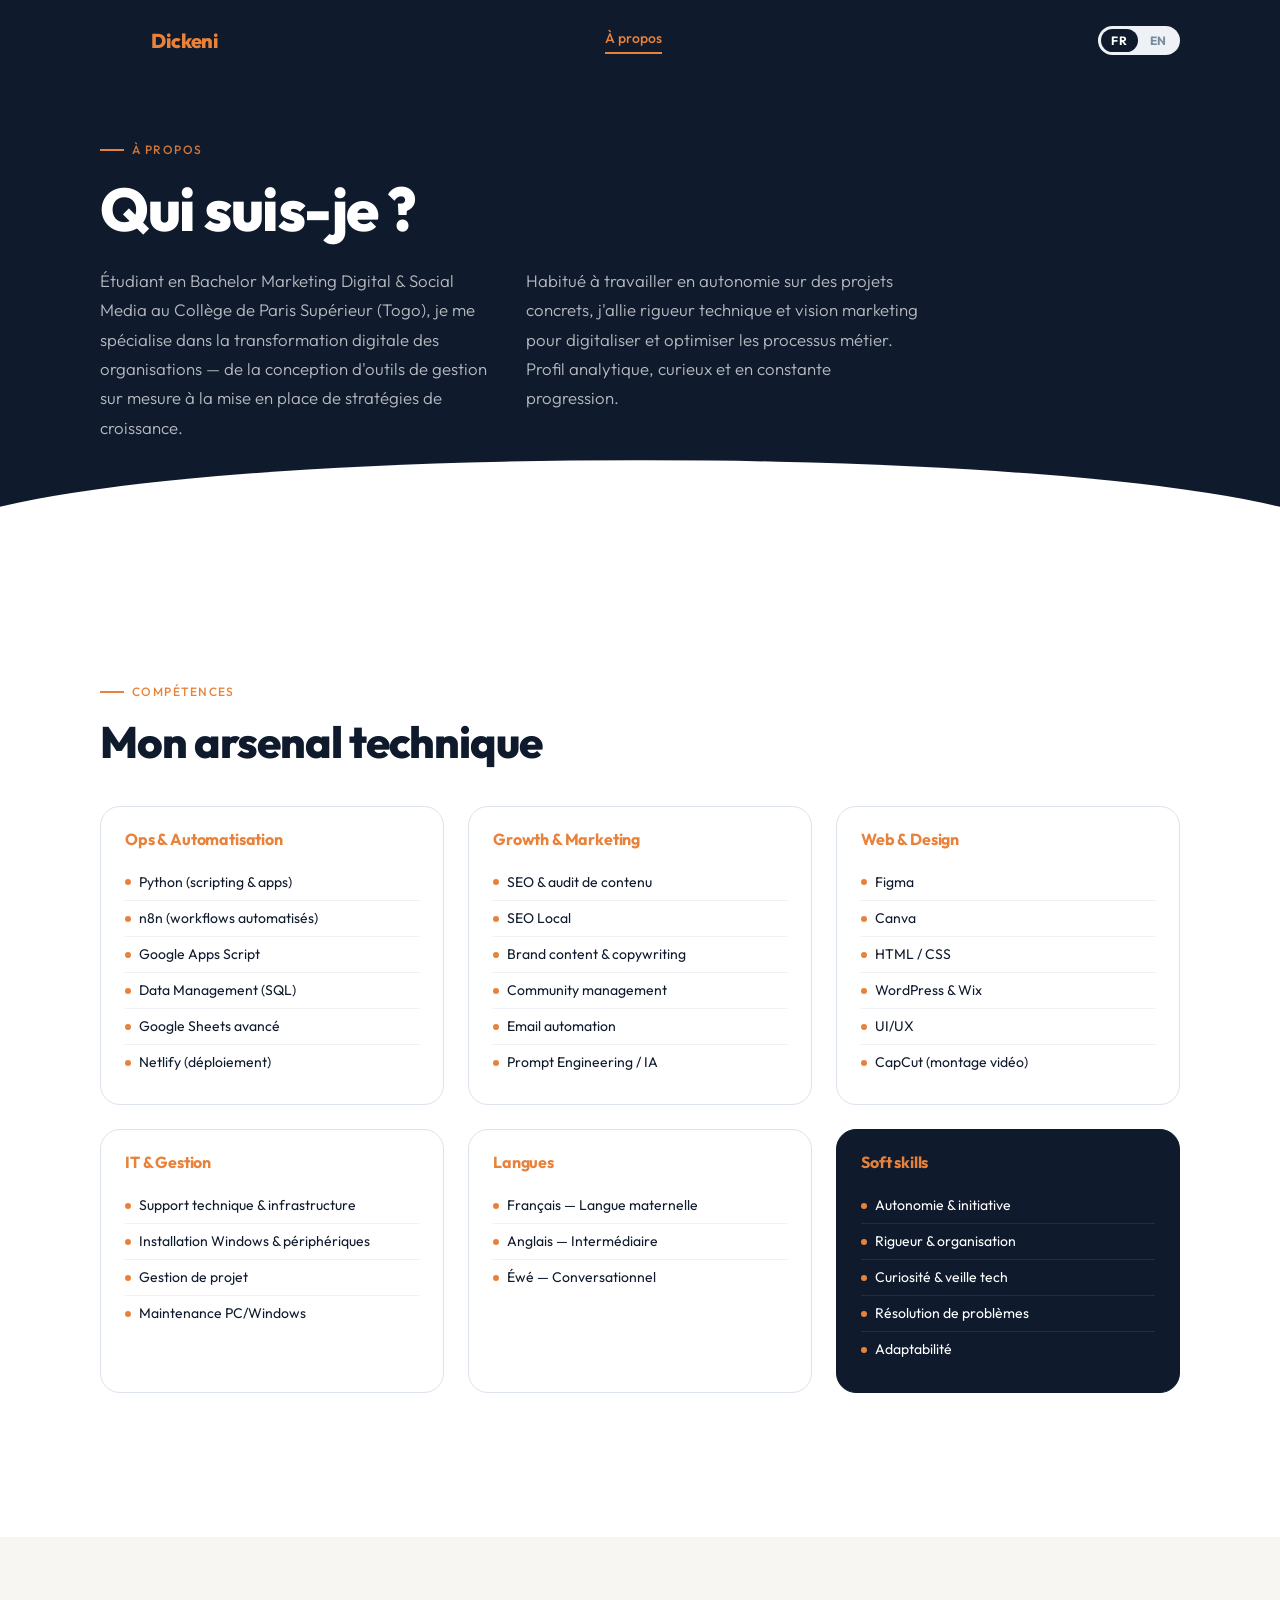
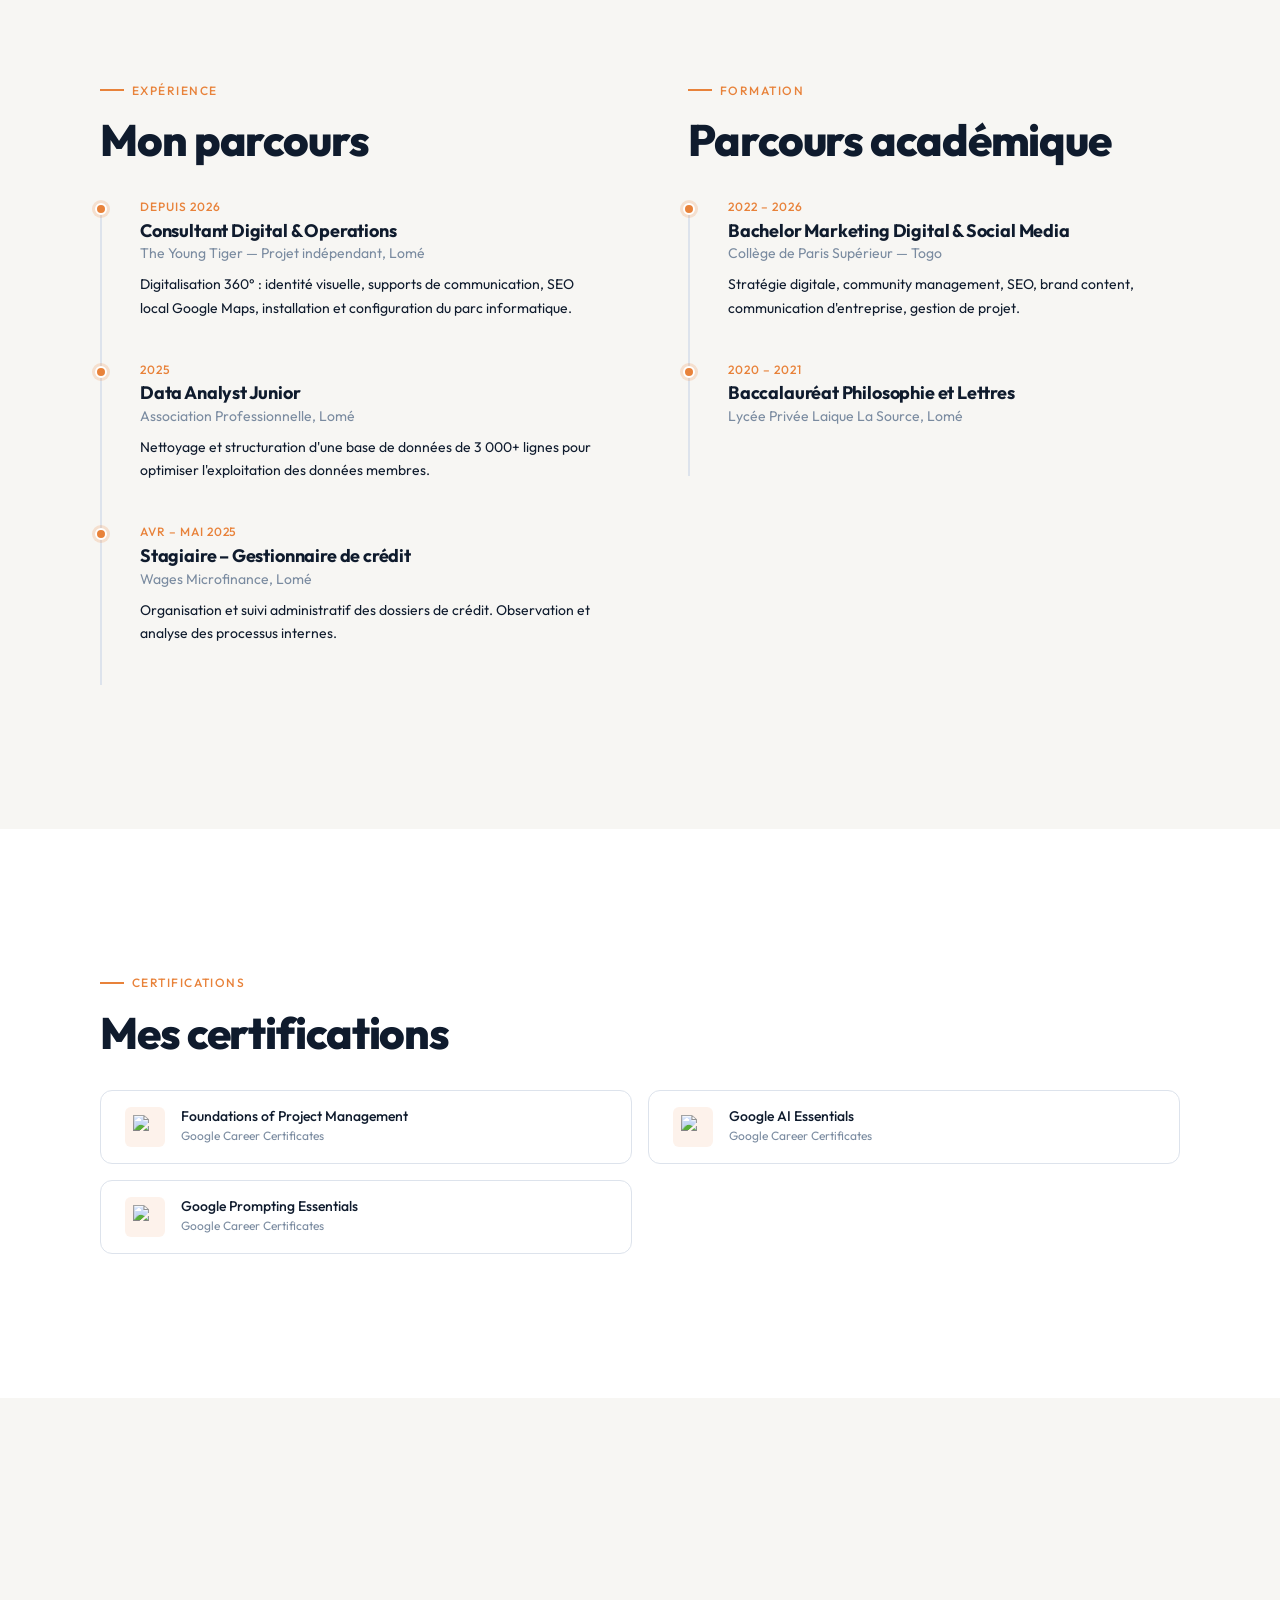
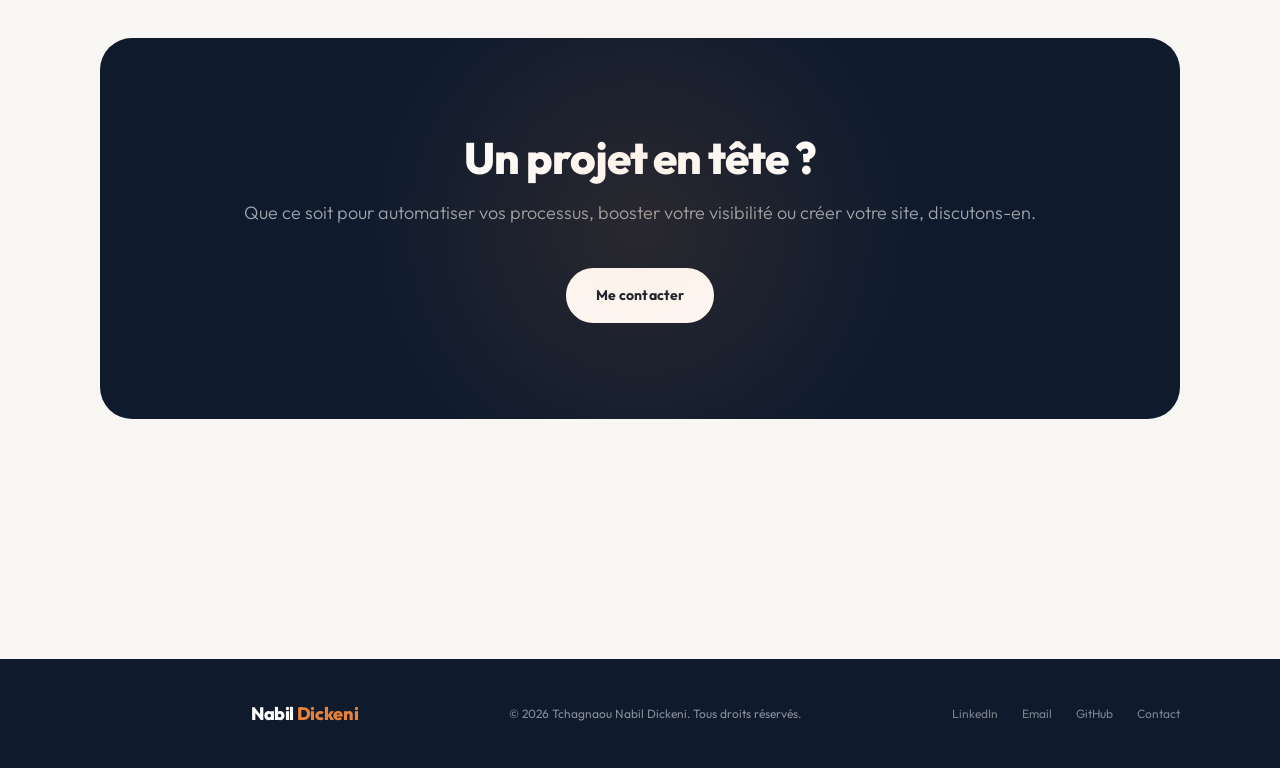
==== about.html @ fe11ac26 "Initial commit — Portfolio Nabil Dickeni" ====
<!DOCTYPE html>
<html lang="fr">
<head>
  <meta charset="UTF-8" />
  <meta name="viewport" content="width=device-width, initial-scale=1.0" />
  <meta name="description" content="À propos de Nabil Dickeni — Digital Operations & Growth Specialist. Compétences, expériences et formations." />
  <title>À propos — Nabil Dickeni</title>

  <!-- Fonts -->
  <link rel="preconnect" href="https://fonts.googleapis.com" />
  <link rel="preconnect" href="https://fonts.gstatic.com" crossorigin />
  <link href="https://fonts.googleapis.com/css2?family=Outfit:wght@300;400;500;600;700;800&display=swap" rel="stylesheet" />

  <!-- CSS -->
  <link rel="stylesheet" href="css/style.css" />
</head>
<body>

  <!-- ===== NAVBAR ===== -->
  <header class="navbar scrolled" role="banner">
    <div class="container navbar__inner">
      <a href="index.html" class="navbar__logo">Nabil <span style="color:var(--clr-accent)">Dickeni</span>

      <nav class="navbar__nav" role="navigation" aria-label="Navigation principale">
        <a href="index.html"    class="navbar__link" data-i18n="nav_home"></a>
        <a href="about.html"    class="navbar__link" data-i18n="nav_about"></a>
        <a href="projects.html" class="navbar__link" data-i18n="nav_projects"></a>
        <a href="contact.html"  class="navbar__link" data-i18n="nav_contact"></a>
        <div class="lang-switch" role="group" aria-label="Choix de langue">
          <button class="lang-btn" data-lang="fr">FR</button>
          <button class="lang-btn" data-lang="en">EN</button>
        </div>
      </nav>

      <div class="lang-switch" role="group" aria-label="Choix de langue">
        <button class="lang-btn" data-lang="fr">FR</button>
        <button class="lang-btn" data-lang="en">EN</button>
      </div>

      <button class="navbar__burger" aria-label="Menu" aria-expanded="false">
        <span></span><span></span><span></span>
      </button>
    </div>
  </header>


  <main>

    <!-- ===== HERO ABOUT ===== -->
    <section class="about-hero" aria-labelledby="about-title">
      <div class="container">
        <p class="section-label reveal" style="color: rgba(232,130,58,0.9);" data-i18n="about_label"></p>
        <h1 id="about-title" class="display-lg reveal reveal-delay-1" style="color:#fff; margin-bottom: 1.5rem;" data-i18n="about_title"></h1>
        <div style="display:grid; grid-template-columns: 1fr 1fr; gap: 2rem; max-width: 820px;">
          <p class="reveal reveal-delay-2" style="color:rgba(255,255,255,0.7); font-size:1.05rem; line-height:1.75; font-weight:300;" data-i18n="about_desc_1"></p>
          <p class="reveal reveal-delay-3" style="color:rgba(255,255,255,0.7); font-size:1.05rem; line-height:1.75; font-weight:300;" data-i18n="about_desc_2"></p>
        </div>
      </div>
    </section>


    <!-- ===== COMPÉTENCES ===== -->
    <section class="section" aria-labelledby="skills-title">
      <div class="container">
        <p class="section-label reveal" data-i18n="skills_label"></p>
        <h2 id="skills-title" class="section-title reveal reveal-delay-1" data-i18n="skills_title"></h2>

        <div class="skills-grid" style="margin-top: 2.5rem;">

          <!-- Ops & Automatisation -->
          <div class="skill-group reveal reveal-delay-1">
            <h3 class="skill-group__title" data-i18n="skill_g1"></h3>
            <div class="skill-item">Python (scripting & apps)</div>
            <div class="skill-item">n8n (workflows automatisés)</div>
            <div class="skill-item">Google Apps Script</div>
            <div class="skill-item">Data Management (SQL)</div>
            <div class="skill-item">Google Sheets avancé</div>
            <div class="skill-item">Netlify (déploiement)</div>
          </div>

          <!-- Growth & Marketing -->
          <div class="skill-group reveal reveal-delay-2">
            <h3 class="skill-group__title" data-i18n="skill_g2"></h3>
            <div class="skill-item">SEO & audit de contenu</div>
            <div class="skill-item">SEO Local</div>
            <div class="skill-item">Brand content & copywriting</div>
            <div class="skill-item">Community management</div>
            <div class="skill-item">Email automation</div>
            <div class="skill-item">Prompt Engineering / IA</div>
          </div>

          <!-- Web & Design -->
          <div class="skill-group reveal reveal-delay-3">
            <h3 class="skill-group__title" data-i18n="skill_g3"></h3>
            <div class="skill-item">Figma</div>
            <div class="skill-item">Canva</div>
            <div class="skill-item">HTML / CSS</div>
            <div class="skill-item">WordPress & Wix</div>
            <div class="skill-item">UI/UX</div>
            <div class="skill-item">CapCut (montage vidéo)</div>
          </div>

          <!-- IT & Management -->
          <div class="skill-group reveal reveal-delay-1">
            <h3 class="skill-group__title" data-i18n="skill_g4"></h3>
            <div class="skill-item">Support technique & infrastructure</div>
            <div class="skill-item">Installation Windows & périphériques</div>
            <div class="skill-item">Gestion de projet</div>
            <div class="skill-item">Maintenance PC/Windows</div>
          </div>

          <!-- Langues -->
          <div class="skill-group reveal reveal-delay-2">
            <h3 class="skill-group__title" data-i18n="skill_g5"></h3>
            <div class="skill-item">Français — Langue maternelle</div>
            <div class="skill-item">Anglais — Intermédiaire</div>
            <div class="skill-item">Éwé — Conversationnel</div>
          </div>

          <!-- Soft skills -->
          <div class="skill-group reveal reveal-delay-3" style="background: var(--clr-dark); border-color: var(--clr-dark);">
            <h3 class="skill-group__title" style="color: var(--clr-accent);">Soft skills</h3>
            <div class="skill-item" style="color:#fff; border-color: rgba(255,255,255,0.08);">Autonomie & initiative</div>
            <div class="skill-item" style="color:#fff; border-color: rgba(255,255,255,0.08);">Rigueur & organisation</div>
            <div class="skill-item" style="color:#fff; border-color: rgba(255,255,255,0.08);">Curiosité & veille tech</div>
            <div class="skill-item" style="color:#fff; border-color: rgba(255,255,255,0.08);">Résolution de problèmes</div>
            <div class="skill-item" style="color:#fff; border-color: rgba(255,255,255,0.08);">Adaptabilité</div>
          </div>

        </div>
      </div>
    </section>


    <!-- ===== EXPÉRIENCES ===== -->
    <section class="section section--alt" aria-labelledby="exp-title">
      <div class="container">
        <div style="display:grid; grid-template-columns: 1fr 1fr; gap: var(--space-2xl); align-items: start;">

          <!-- Expériences -->
          <div>
            <p class="section-label reveal" data-i18n="exp_label"></p>
            <h2 id="exp-title" class="section-title reveal reveal-delay-1" data-i18n="exp_title"></h2>

            <div class="timeline" style="margin-top: 2rem;">

              <div class="timeline__item reveal reveal-delay-1">
                <p class="timeline__date" data-i18n="exp_1_date"></p>
                <h3 class="timeline__title" data-i18n="exp_1_title"></h3>
                <p class="timeline__org" data-i18n="exp_1_org"></p>
                <p class="timeline__desc" data-i18n="exp_1_desc"></p>
              </div>

              <div class="timeline__item reveal reveal-delay-2">
                <p class="timeline__date" data-i18n="exp_2_date"></p>
                <h3 class="timeline__title" data-i18n="exp_2_title"></h3>
                <p class="timeline__org" data-i18n="exp_2_org"></p>
                <p class="timeline__desc" data-i18n="exp_2_desc"></p>
              </div>

              <div class="timeline__item reveal reveal-delay-3">
                <p class="timeline__date" data-i18n="exp_3_date"></p>
                <h3 class="timeline__title" data-i18n="exp_3_title"></h3>
                <p class="timeline__org" data-i18n="exp_3_org"></p>
                <p class="timeline__desc" data-i18n="exp_3_desc"></p>
              </div>

            </div>
          </div>

          <!-- Formation -->
          <div>
            <p class="section-label reveal" data-i18n="edu_label"></p>
            <h2 class="section-title reveal reveal-delay-1" data-i18n="edu_title"></h2>

            <div class="timeline" style="margin-top: 2rem;">

              <div class="timeline__item reveal reveal-delay-1">
                <p class="timeline__date" data-i18n="edu_1_date"></p>
                <h3 class="timeline__title" data-i18n="edu_1_title"></h3>
                <p class="timeline__org" data-i18n="edu_1_org"></p>
                <p class="timeline__desc" data-i18n="edu_1_desc"></p>
              </div>

              <div class="timeline__item reveal reveal-delay-2">
                <p class="timeline__date" data-i18n="edu_2_date"></p>
                <h3 class="timeline__title" data-i18n="edu_2_title"></h3>
                <p class="timeline__org" data-i18n="edu_2_org"></p>
              </div>

            </div>
          </div>

        </div>
      </div>
    </section>


    <!-- ===== CERTIFICATIONS ===== -->
    <section class="section" aria-labelledby="cert-title">
      <div class="container">
        <p class="section-label reveal" data-i18n="cert_label"></p>
        <h2 id="cert-title" class="section-title reveal reveal-delay-1" data-i18n="cert_title"></h2>

        <div class="cert-grid" style="margin-top: 2rem;">

  <a href="https://coursera.org/share/b0a35f8576ecf836d2ba607e4a72b82b" 
     class="cert-card reveal reveal-delay-1" 
     target="_blank" rel="noopener noreferrer">
    <div class="cert-card__icon">
      <img src="https://cdn.jsdelivr.net/gh/devicons/devicon/icons/google/google-original.svg" width="24" height="24" alt="Google" />
    </div>
    <div>
      <p class="cert-card__name" data-i18n="cert_1"></p>
      <p class="cert-card__org" data-i18n="cert_4"></p>
    </div>
  </a>

  <a href="https://coursera.org/share/79d48ca8ec469b94e3752c7d6b90e1c0" 
     class="cert-card reveal reveal-delay-2" 
     target="_blank" rel="noopener noreferrer">
    <div class="cert-card__icon">
      <img src="https://cdn.jsdelivr.net/gh/devicons/devicon/icons/google/google-original.svg" width="24" height="24" alt="Google" />
    </div>
    <div>
      <p class="cert-card__name" data-i18n="cert_2"></p>
      <p class="cert-card__org" data-i18n="cert_4"></p>
    </div>
  </a>

  <a href="https://coursera.org/share/d90cc939314e052b168cd38802c72907" 
     class="cert-card reveal reveal-delay-3" 
     target="_blank" rel="noopener noreferrer">
    <div class="cert-card__icon">
      <img src="https://cdn.jsdelivr.net/gh/devicons/devicon/icons/google/google-original.svg" width="24" height="24" alt="Google" />
    </div>
    <div>
      <p class="cert-card__name" data-i18n="cert_3"></p>
      <p class="cert-card__org" data-i18n="cert_4"></p>
    </div>
  </a>

</div>

        </div>
      </div>
    </section>


    <!-- ===== CTA ===== -->
    <section class="section section--alt">
      <div class="container">
        <div class="cta-section reveal">
          <h2 class="section-title" data-i18n="cta_title"></h2>
          <p data-i18n="cta_desc"></p>
          <a href="contact.html" class="btn btn--white" data-i18n="cta_btn"></a>
        </div>
      </div>
    </section>

  </main>


  <!-- ===== FOOTER ===== -->
  <footer class="footer" role="contentinfo">
    <div class="container footer__inner">
      <a href="index.html" class="footer__logo"><a href="index.html" class="footer__logo">Nabil <span>Dickeni</span></a>
      <p class="footer__copy" data-i18n="footer_copy"></p>
      <nav class="footer__links" aria-label="Liens réseaux sociaux">
        <a href="https://www.linkedin.com/in/nabil-dickeni" class="footer__link" target="_blank" rel="noopener noreferrer">LinkedIn</a>
        <a href="mailto:dickenitchagnaou@gmail.com" class="footer__link">Email</a>
        <a href="https://github.com/Biloumbil" class="footer__link" target="_blank" rel="noopener noreferrer">GitHub</a>
        <a href="contact.html" class="footer__link" data-i18n="nav_contact"></a>
      </nav>
    </div>
  </footer>

  <!-- JS -->
  <script src="js/main.js"></script>
  <script src="js/lightbox.js"></script>
</body>
</html>
---- css/style.css ----
/* ============================================
   PORTFOLIO NABIL DICKENI — style.css
   Direction : Éditorial moderne, bold & clean
   ============================================ */

/* --- Google Fonts --- */
@import url('https://fonts.googleapis.com/css2?family=Outfit:wght@300;400;500;600;700;800&display=swap');

/* ============================================
   1. CSS VARIABLES
   ============================================ */
:root {
  /* Couleurs */
  --clr-dark:     #0f1b2d;      /* bleu marine très foncé */
  --clr-navy:     #1a2e4a;      /* bleu marine principal */
  --clr-accent:   #e8823a;      /* orange ambre — accent chaud */
  --clr-accent-2: #f2a65a;      /* accent clair pour hovers */
  --clr-white:    #ffffff;
  --clr-off:      #f7f6f3;      /* blanc cassé pour sections alternées */
  --clr-light:    #eef1f6;      /* gris-bleu très clair */
  --clr-muted:    #7a8ba0;      /* texte secondaire */
  --clr-border:   #dde3ec;      /* bordures légères */

  /* Typographie */
  --font-display: 'Outfit', sans-serif;
  --font-body:    'Outfit', sans-serif;

  /* Tailles */
  --text-xs:   0.75rem;
  --text-sm:   0.875rem;
  --text-base: 1rem;
  --text-lg:   1.125rem;
  --text-xl:   1.25rem;
  --text-2xl:  1.5rem;
  --text-3xl:  2rem;
  --text-4xl:  2.75rem;
  --text-5xl:  3.75rem;
  --text-6xl:  5rem;

  /* Espacements */
  --space-xs:  0.5rem;
  --space-sm:  1rem;
  --space-md:  1.5rem;
  --space-lg:  2.5rem;
  --space-xl:  4rem;
  --space-2xl: 6rem;
  --space-3xl: 9rem;

  /* Layout */
  --container: 1160px;
  --radius-sm: 6px;
  --radius-md: 12px;
  --radius-lg: 20px;
  --radius-xl: 32px;

  /* Transitions */
  --ease:      cubic-bezier(0.4, 0, 0.2, 1);
  --ease-out:  cubic-bezier(0, 0, 0.2, 1);
  --dur-fast:  150ms;
  --dur-med:   300ms;
  --dur-slow:  500ms;

  /* Ombres */
  --shadow-sm: 0 1px 3px rgba(15,27,45,0.08), 0 1px 2px rgba(15,27,45,0.04);
  --shadow-md: 0 4px 16px rgba(15,27,45,0.10), 0 2px 6px rgba(15,27,45,0.06);
  --shadow-lg: 0 12px 40px rgba(15,27,45,0.14), 0 4px 12px rgba(15,27,45,0.08);
  --shadow-xl: 0 24px 64px rgba(15,27,45,0.18);
}

/* ============================================
   2. RESET & BASE
   ============================================ */
*, *::before, *::after {
  box-sizing: border-box;
  margin: 0;
  padding: 0;
}

html {
  scroll-behavior: smooth;
  -webkit-text-size-adjust: 100%;
}

body {
  font-family: var(--font-body);
  font-size: var(--text-base);
  color: var(--clr-dark);
  background: var(--clr-white);
  line-height: 1.65;
  overflow-x: hidden;
  -webkit-font-smoothing: antialiased;
}

img {
  display: block;
  max-width: 100%;
  height: auto;
}

a {
  color: inherit;
  text-decoration: none;
}

ul, ol { list-style: none; }

button {
  font-family: inherit;
  cursor: pointer;
  border: none;
  background: none;
}

/* ============================================
   3. LAYOUT UTILITAIRES
   ============================================ */
.container {
  width: 100%;
  max-width: var(--container);
  margin-inline: auto;
  padding-inline: var(--space-lg);
}

.section {
  padding-block: var(--space-3xl);
}

.section--alt {
  background: var(--clr-off);
}

.section--dark {
  background: var(--clr-dark);
  color: var(--clr-white);
}

.grid-2 {
  display: grid;
  grid-template-columns: 1fr 1fr;
  gap: var(--space-lg);
}

.grid-3 {
  display: grid;
  grid-template-columns: repeat(3, 1fr);
  gap: var(--space-lg);
}

.flex { display: flex; }
.flex-center { display: flex; align-items: center; justify-content: center; }
.flex-between { display: flex; align-items: center; justify-content: space-between; }
.gap-sm { gap: var(--space-sm); }
.gap-md { gap: var(--space-md); }

/* ============================================
   4. TYPOGRAPHIE
   ============================================ */
h1, h2, h3, h4, h5 {
  font-family: var(--font-display);
  line-height: 1.1;
  letter-spacing: -0.01em;
}

.display-xl {
  font-size: clamp(3rem, 8vw, var(--text-6xl));
  font-weight: 800;
  line-height: 1.05;
  letter-spacing: -0.01em;
}

.display-lg {
  font-size: clamp(2rem, 5vw, var(--text-5xl));
  font-weight: 800;
  letter-spacing: -0.025em;
}

.display-md {
  font-size: clamp(1.5rem, 3.5vw, var(--text-4xl));
  font-weight: 700;
}

.section-label {
  font-family: var(--font-body);
  font-size: var(--text-xs);
  font-weight: 500;
  letter-spacing: 0.12em;
  text-transform: uppercase;
  color: var(--clr-accent);
  margin-bottom: var(--space-sm);
  display: flex;
  align-items: center;
  gap: var(--space-xs);
}

.section-label::before {
  content: '';
  display: inline-block;
  width: 24px;
  height: 2px;
  background: var(--clr-accent);
  flex-shrink: 0;
}

.section-title {
  font-family: var(--font-display);
  font-size: clamp(1.75rem, 4vw, var(--text-4xl));
  font-weight: 800;
  letter-spacing: -0.025em;
  margin-bottom: var(--space-md);
}

.text-muted { color: var(--clr-muted); }
.text-accent { color: var(--clr-accent); }
.text-sm { font-size: var(--text-sm); }
.text-lg { font-size: var(--text-lg); }

/* ============================================
   5. NAVIGATION
   ============================================ */
.navbar {
  position: fixed;
  top: 0;
  left: 0;
  right: 0;
  z-index: 1000;
  padding-block: var(--space-md);
  transition: background var(--dur-med) var(--ease),
              box-shadow var(--dur-med) var(--ease),
              padding var(--dur-med) var(--ease);
}

.navbar.scrolled {
  background: rgba(255,255,255,0.95);
  backdrop-filter: blur(12px);
  -webkit-backdrop-filter: blur(12px);
  box-shadow: var(--shadow-sm);
  padding-block: var(--space-sm);
}

.navbar__inner {
  display: flex;
  align-items: center;
  justify-content: space-between;
}

.navbar__logo {
  font-family: var(--font-display);
  font-size: var(--text-xl);
  font-weight: 800;
  color: var(--clr-dark);
  letter-spacing: -0.03em;
  transition: color var(--dur-fast);
}

.navbar__logo span {
  color: var(--clr-accent);
}

.navbar__logo:hover { color: var(--clr-navy); }

.navbar__nav {
  display: flex;
  align-items: center;
  gap: var(--space-lg);
}

.navbar__link {
  font-size: var(--text-sm);
  font-weight: 500;
  color: var(--clr-dark);
  position: relative;
  padding-bottom: 3px;
  transition: color var(--dur-fast);
}

.navbar__link::after {
  content: '';
  position: absolute;
  bottom: 0;
  left: 0;
  width: 0;
  height: 2px;
  background: var(--clr-accent);
  transition: width var(--dur-med) var(--ease-out);
}

.navbar__link:hover,
.navbar__link.active {
  color: var(--clr-accent);
}

.navbar__link:hover::after,
.navbar__link.active::after {
  width: 100%;
}

/* Switch langue */
.lang-switch {
  display: flex;
  align-items: center;
  gap: 2px;
  background: var(--clr-light);
  border-radius: var(--radius-xl);
  padding: 3px;
}

.lang-btn {
  font-family: var(--font-display);
  font-size: var(--text-xs);
  font-weight: 700;
  letter-spacing: 0.06em;
  padding: 4px 10px;
  border-radius: var(--radius-xl);
  color: var(--clr-muted);
  transition: all var(--dur-fast);
}

.lang-btn.active {
  background: var(--clr-dark);
  color: var(--clr-white);
}

.lang-btn:hover:not(.active) {
  color: var(--clr-dark);
}

/* Burger mobile */
.navbar__burger {
  display: none;
  flex-direction: column;
  gap: 5px;
  padding: var(--space-xs);
}

.navbar__burger span {
  display: block;
  width: 24px;
  height: 2px;
  background: var(--clr-dark);
  transition: all var(--dur-med) var(--ease);
  transform-origin: center;
}

/* ============================================
   6. BOUTONS
   ============================================ */
.btn {
  display: inline-flex;
  align-items: center;
  gap: var(--space-xs);
  font-family: var(--font-display);
  font-size: var(--text-sm);
  font-weight: 700;
  letter-spacing: 0.01em;
  padding: 14px 28px;
  border-radius: var(--radius-xl);
  transition: all var(--dur-med) var(--ease);
  cursor: pointer;
  border: 2px solid transparent;
  white-space: nowrap;
}

.btn--primary {
  background: var(--clr-accent);
  color: var(--clr-white);
  border-color: var(--clr-accent);
}

.btn--primary:hover {
  background: var(--clr-accent-2);
  border-color: var(--clr-accent-2);
  transform: translateY(-2px);
  box-shadow: 0 8px 24px rgba(232,130,58,0.35);
}

.btn--outline {
  background: transparent;
  color: var(--clr-dark);
  border-color: var(--clr-border);
}

.btn--outline:hover {
  border-color: var(--clr-dark);
  transform: translateY(-2px);
  box-shadow: var(--shadow-md);
}

.btn--dark {
  background: var(--clr-dark);
  color: var(--clr-white);
  border-color: var(--clr-dark);
}

.btn--dark:hover {
  background: var(--clr-navy);
  transform: translateY(-2px);
  box-shadow: var(--shadow-lg);
}

.btn--white {
  background: var(--clr-white);
  color: var(--clr-dark);
  border-color: var(--clr-white);
}

.btn--white:hover {
  background: var(--clr-off);
  transform: translateY(-2px);
  box-shadow: var(--shadow-md);
}

.btn svg, .btn .icon {
  width: 18px;
  height: 18px;
  flex-shrink: 0;
}

/* ============================================
   7. TAGS & BADGES
   ============================================ */
.tag {
  display: inline-flex;
  align-items: center;
  font-size: var(--text-xs);
  font-weight: 500;
  padding: 5px 12px;
  border-radius: var(--radius-xl);
  background: var(--clr-light);
  color: var(--clr-navy);
  border: 1px solid var(--clr-border);
  transition: all var(--dur-fast);
}

.tag--accent {
  background: rgba(232,130,58,0.1);
  color: var(--clr-accent);
  border-color: rgba(232,130,58,0.2);
}

.tag--dark {
  background: var(--clr-dark);
  color: var(--clr-white);
  border-color: var(--clr-dark);
}

.tags-list {
  display: flex;
  flex-wrap: wrap;
  gap: var(--space-xs);
}

/* ============================================
   8. CARDS
   ============================================ */
.card {
  background: var(--clr-white);
  border: 1px solid var(--clr-border);
  border-radius: var(--radius-lg);
  overflow: hidden;
  transition: transform var(--dur-med) var(--ease),
              box-shadow var(--dur-med) var(--ease);
}

.card:hover {
  transform: translateY(-6px);
  box-shadow: var(--shadow-lg);
}

.card__image {
  width: 100%;
  aspect-ratio: 16/9;
  object-fit: cover;
  background: var(--clr-light);
}

.card__image-placeholder {
  width: 100%;
  aspect-ratio: 16/9;
  background: linear-gradient(135deg, var(--clr-navy) 0%, var(--clr-dark) 100%);
  display: flex;
  align-items: center;
  justify-content: center;
  font-size: 3rem;
}

.card__body {
  padding: var(--space-md);
}

.card__title {
  font-family: var(--font-display);
  font-size: var(--text-xl);
  font-weight: 700;
  margin-bottom: var(--space-xs);
  letter-spacing: -0.02em;
}

.card__desc {
  font-size: var(--text-sm);
  color: var(--clr-muted);
  line-height: 1.6;
  margin-bottom: var(--space-md);
}

/* ============================================
   9. HERO (index.html)
   ============================================ */
.hero {
  min-height: 100vh;
  display: flex;
  align-items: center;
  padding-top: 100px;
  padding-bottom: var(--space-3xl);
  position: relative;
  overflow: hidden;
}

/* Fond décoratif hero */
.hero::before {
  content: '';
  position: absolute;
  top: -20%;
  right: -10%;
  width: 600px;
  height: 600px;
  background: radial-gradient(circle, rgba(232,130,58,0.08) 0%, transparent 70%);
  pointer-events: none;
}

.hero::after {
  content: '';
  position: absolute;
  bottom: 0;
  left: 0;
  right: 0;
  height: 1px;
  background: var(--clr-border);
}

.hero__inner {
  display: grid;
  grid-template-columns: 1.2fr 380px;
  gap: var(--space-xl);
  align-items: center;
}

.hero__eyebrow {
  display: inline-flex;
  align-items: center;
  gap: var(--space-xs);
  font-size: var(--text-xs);
  font-weight: 500;
  letter-spacing: 0.1em;
  text-transform: uppercase;
  color: var(--clr-accent);
  margin-bottom: var(--space-md);
}

.hero__eyebrow::before {
  content: '';
  width: 32px;
  height: 2px;
  background: var(--clr-accent);
}

.hero__title {
  margin-bottom: var(--space-md);
}

.hero__title .line {
  display: block;
}

.hero__title .line--accent {
  color: var(--clr-accent);
  position: relative;
}

.hero__desc {
  font-size: var(--text-lg);
  color: var(--clr-muted);
  line-height: 1.7;
  max-width: 520px;
  margin-bottom: var(--space-lg);
  font-weight: 300;
}

.hero__actions {
  display: flex;
  gap: var(--space-sm);
  flex-wrap: wrap;
}

/* Carte flottante hero */
.hero__card {
  background: var(--clr-dark);
  border-radius: var(--radius-xl);
  padding: var(--space-lg);
  color: var(--clr-white);
  position: relative;
  overflow: hidden;
}

.hero__card::before {
  content: '';
  position: absolute;
  top: -40px;
  right: -40px;
  width: 180px;
  height: 180px;
  background: radial-gradient(circle, rgba(232,130,58,0.25) 0%, transparent 70%);
  pointer-events: none;
}

.hero__card-label {
  font-size: var(--text-xs);
  letter-spacing: 0.1em;
  text-transform: uppercase;
  color: var(--clr-accent);
  margin-bottom: var(--space-sm);
  font-weight: 500;
}

.hero__card-name {
  font-family: var(--font-display);
  font-size: var(--text-2xl);
  font-weight: 800;
  margin-bottom: var(--space-xs);
  letter-spacing: -0.02em;
}

.hero__card-role {
  font-size: var(--text-sm);
  color: rgba(255,255,255,0.6);
  margin-bottom: var(--space-lg);
  font-weight: 300;
}

.hero__card-stats {
  display: grid;
  grid-template-columns: 1fr 1fr;
  gap: var(--space-sm);
  margin-bottom: var(--space-lg);
}

.hero__stat {
  background: rgba(255,255,255,0.06);
  border-radius: var(--radius-md);
  padding: var(--space-sm);
}

.hero__stat-num {
  font-family: var(--font-display);
  font-size: var(--text-2xl);
  font-weight: 800;
  color: var(--clr-accent);
  letter-spacing: -0.02em;
}

.hero__stat-label {
  font-size: var(--text-xs);
  color: rgba(255,255,255,0.5);
  margin-top: 2px;
}

.hero__card-tools {
  display: flex;
  flex-wrap: wrap;
  gap: 6px;
}

.hero__tool {
  font-size: 11px;
  font-weight: 500;
  padding: 4px 10px;
  background: rgba(255,255,255,0.08);
  border-radius: var(--radius-xl);
  color: rgba(255,255,255,0.75);
  border: 1px solid rgba(255,255,255,0.1);
}

/* Scroll de logos outils */
.tools-scroll {
  padding-block: var(--space-md);
  background: var(--clr-dark);
  overflow: hidden;
  position: relative;
  display: flex;
  align-items: center;
}

.tools-scroll::before,
.tools-scroll::after {
  content: '';
  position: absolute;
  top: 0;
  bottom: 0;
  width: 100px;
  z-index: 2;
  pointer-events: none;
}

.tools-scroll::before {
  left: 0;
  background: linear-gradient(to right, var(--clr-dark), transparent);
}

.tools-scroll::after {
  right: 0;
  background: linear-gradient(to left, var(--clr-dark), transparent);
}

.tools-track {
  display: flex;
  flex-wrap: nowrap;
  gap: 3rem;
  width: max-content;
  animation: scrollTools 35s linear infinite;
  align-items: center;
}

.tools-track:hover { animation-play-state: paused; }

.tool-item {
  display: flex;
  align-items: center;
  align-items: center;
  gap: var(--space-xs);
  color: rgba(255,255,255,0.55);
  font-size: var(--text-sm);
  font-weight: 500;
  white-space: nowrap;
  transition: color var(--dur-fast);
}

.tool-item:hover { color: var(--clr-accent); }

.tool-item .tool-dot {
  width: 6px;
  height: 6px;
  border-radius: 50%;
  background: var(--clr-accent);
  opacity: 0.5;
}

@keyframes scrollTools {
  from { transform: translateX(0); }
  to   { transform: translateX(-50%); }
}

/* ============================================
   10. SECTION SERVICES (index)
   ============================================ */
.service-card {
  padding: var(--space-lg);
  border: 1px solid var(--clr-border);
  border-radius: var(--radius-lg);
  background: var(--clr-white);
  transition: all var(--dur-med) var(--ease);
  position: relative;
  overflow: hidden;
}

.service-card::before {
  content: '';
  position: absolute;
  top: 0;
  left: 0;
  right: 0;
  height: 3px;
  background: var(--clr-accent);
  transform: scaleX(0);
  transform-origin: left;
  transition: transform var(--dur-med) var(--ease-out);
}

.service-card:hover {
  box-shadow: var(--shadow-lg);
  transform: translateY(-4px);
  border-color: transparent;
}

.service-card:hover::before { transform: scaleX(1); }

.service-card__icon {
  width: 52px;
  height: 52px;
  background: rgba(232,130,58,0.1);
  border-radius: var(--radius-md);
  display: flex;
  align-items: center;
  justify-content: center;
  font-size: 1.5rem;
  margin-bottom: var(--space-md);
}

.service-card__title {
  font-family: var(--font-display);
  font-size: var(--text-xl);
  font-weight: 700;
  margin-bottom: var(--space-xs);
  letter-spacing: -0.02em;
}

.service-card__desc {
  font-size: var(--text-sm);
  color: var(--clr-muted);
  line-height: 1.7;
}

/* ============================================
   11. CTA SECTION
   ============================================ */
.cta-section {
  background: var(--clr-dark);
  border-radius: var(--radius-xl);
  padding: var(--space-2xl);
  text-align: center;
  position: relative;
  overflow: hidden;
  margin: var(--space-2xl) 0;
}

.cta-section::before {
  content: '';
  position: absolute;
  top: 50%;
  left: 50%;
  transform: translate(-50%,-50%);
  width: 600px;
  height: 600px;
  background: radial-gradient(circle, rgba(232,130,58,0.12) 0%, transparent 65%);
  pointer-events: none;
}

.cta-section .section-title {
  color: var(--clr-white);
  margin-bottom: var(--space-sm);
}

.cta-section p {
  color: rgba(255,255,255,0.6);
  margin-bottom: var(--space-lg);
  font-size: var(--text-lg);
  font-weight: 300;
}

/* ============================================
   12. PAGE À PROPOS
   ============================================ */
.about-hero {
  padding-top: 140px;
  padding-bottom: var(--space-2xl);
  background: var(--clr-dark);
  color: var(--clr-white);
  position: relative;
  overflow: hidden;
}

.about-hero::before {
  content: '';
  position: absolute;
  bottom: -2px;
  left: 0;
  right: 0;
  height: 80px;
  background: var(--clr-white);
  clip-path: ellipse(55% 100% at 50% 100%);
}

.skills-grid {
  display: grid;
  grid-template-columns: repeat(3, 1fr);
  gap: var(--space-md);
}

.skill-group {
  background: var(--clr-white);
  border: 1px solid var(--clr-border);
  border-radius: var(--radius-lg);
  padding: var(--space-md);
}

.skill-group__title {
  font-family: var(--font-display);
  font-size: var(--text-base);
  font-weight: 700;
  color: var(--clr-accent);
  margin-bottom: var(--space-sm);
  letter-spacing: -0.01em;
}

.skill-item {
  display: flex;
  align-items: center;
  gap: var(--space-xs);
  font-size: var(--text-sm);
  color: var(--clr-dark);
  padding: 6px 0;
  border-bottom: 1px solid var(--clr-light);
}

.skill-item:last-child { border-bottom: none; }

.skill-item::before {
  content: '';
  width: 6px;
  height: 6px;
  border-radius: 50%;
  background: var(--clr-accent);
  flex-shrink: 0;
}

.timeline {
  position: relative;
  padding-left: var(--space-lg);
}

.timeline::before {
  content: '';
  position: absolute;
  left: 0;
  top: 8px;
  bottom: 0;
  width: 2px;
  background: var(--clr-border);
}

.timeline__item {
  position: relative;
  padding-bottom: var(--space-lg);
}

.timeline__item::before {
  content: '';
  position: absolute;
  left: calc(-1 * var(--space-lg) - 5px);
  top: 6px;
  width: 12px;
  height: 12px;
  border-radius: 50%;
  background: var(--clr-accent);
  border: 2px solid var(--clr-white);
  box-shadow: 0 0 0 3px rgba(232,130,58,0.2);
}

.timeline__date {
  font-size: var(--text-xs);
  font-weight: 500;
  letter-spacing: 0.08em;
  text-transform: uppercase;
  color: var(--clr-accent);
  margin-bottom: 4px;
}

.timeline__title {
  font-family: var(--font-display);
  font-size: var(--text-lg);
  font-weight: 700;
  margin-bottom: 2px;
}

.timeline__org {
  font-size: var(--text-sm);
  color: var(--clr-muted);
  margin-bottom: var(--space-xs);
}

.timeline__desc {
  font-size: var(--text-sm);
  color: var(--clr-dark);
  line-height: 1.65;
}

/* Certifications */
.cert-grid {
  display: grid;
  grid-template-columns: repeat(2, 1fr);
  gap: var(--space-sm);
}

.cert-card {
  display: flex;
  align-items: center;
  gap: var(--space-sm);
  padding: var(--space-sm) var(--space-md);
  background: var(--clr-white);
  border: 1px solid var(--clr-border);
  border-radius: var(--radius-md);
  transition: all var(--dur-fast);
}

.cert-card:hover {
  border-color: var(--clr-accent);
  box-shadow: var(--shadow-sm);
}

.cert-card__icon {
  width: 40px;
  height: 40px;
  background: rgba(232,130,58,0.1);
  border-radius: var(--radius-sm);
  display: flex;
  align-items: center;
  justify-content: center;
  font-size: 1.1rem;
  flex-shrink: 0;
}

.cert-card__name {
  font-size: var(--text-sm);
  font-weight: 500;
  color: var(--clr-dark);
  line-height: 1.4;
}

.cert-card__org {
  font-size: var(--text-xs);
  color: var(--clr-muted);
}

/* ============================================
   13. PAGE PROJETS
   ============================================ */
.projects-hero {
  padding-top: 140px;
  padding-bottom: var(--space-xl);
}

.projects-grid {
  display: grid;
  grid-template-columns: repeat(2, 1fr);
  gap: var(--space-lg);
}

.project-card {
  background: var(--clr-white);
  border: 1px solid var(--clr-border);
  border-radius: var(--radius-lg);
  overflow: hidden;
  transition: all var(--dur-med) var(--ease);
  display: flex;
  flex-direction: column;
}

.project-card:hover {
  transform: translateY(-8px);
  box-shadow: var(--shadow-xl);
  border-color: transparent;
}

.project-card--featured {
  grid-column: 1 / -1;
  display: grid;
  grid-template-columns: 1fr 1fr;
}

.project-card__thumb {
  aspect-ratio: 16/9;
  background: linear-gradient(135deg, var(--clr-navy) 0%, var(--clr-dark) 100%);
  display: flex;
  align-items: center;
  justify-content: center;
  font-size: 4rem;
  position: relative;
  overflow: hidden;
}

.project-card--featured .project-card__thumb {
  aspect-ratio: unset;
  min-height: 280px;
}

.project-card__thumb::after {
  content: '';
  position: absolute;
  inset: 0;
  background: linear-gradient(135deg, rgba(232,130,58,0.15) 0%, transparent 60%);
}

.project-card__body {
  padding: var(--space-md);
  flex: 1;
  display: flex;
  flex-direction: column;
}

.project-card--featured .project-card__body {
  padding: var(--space-xl);
  justify-content: center;
}

.project-card__cat {
  font-size: var(--text-xs);
  font-weight: 500;
  letter-spacing: 0.1em;
  text-transform: uppercase;
  color: var(--clr-accent);
  margin-bottom: var(--space-xs);
}

.project-card__title {
  font-family: var(--font-display);
  font-size: var(--text-2xl);
  font-weight: 800;
  letter-spacing: -0.025em;
  margin-bottom: var(--space-xs);
}

.project-card__desc {
  font-size: var(--text-sm);
  color: var(--clr-muted);
  line-height: 1.7;
  margin-bottom: var(--space-md);
  flex: 1;
}

.project-card__footer {
  display: flex;
  align-items: center;
  justify-content: space-between;
  margin-top: auto;
}

/* ============================================
   14. PAGE FICHE PROJET
   ============================================ */
.project-detail-hero {
  padding-top: 140px;
  padding-bottom: var(--space-2xl);
  background: var(--clr-dark);
  color: var(--clr-white);
}

.project-detail-hero .back-link {
  display: inline-flex;
  align-items: center;
  gap: var(--space-xs);
  font-size: var(--text-sm);
  color: rgba(255,255,255,0.55);
  margin-bottom: var(--space-lg);
  transition: color var(--dur-fast);
}

.project-detail-hero .back-link:hover { color: var(--clr-accent); }

.project-detail-hero .back-link svg {
  width: 16px;
  height: 16px;
}

.project-meta {
  display: grid;
  grid-template-columns: 1fr 280px;
  gap: var(--space-2xl);
  align-items: start;
}

.project-meta__sidebar {
  background: rgba(255,255,255,0.05);
  border: 1px solid rgba(255,255,255,0.08);
  border-radius: var(--radius-lg);
  padding: var(--space-md);
}

.project-meta__row {
  padding-block: var(--space-sm);
  border-bottom: 1px solid rgba(255,255,255,0.08);
}

.project-meta__row:last-child { border-bottom: none; }

.project-meta__key {
  font-size: var(--text-xs);
  font-weight: 500;
  letter-spacing: 0.1em;
  text-transform: uppercase;
  color: var(--clr-accent);
  margin-bottom: 4px;
}

.project-meta__val {
  font-size: var(--text-sm);
  color: rgba(255,255,255,0.8);
}

.project-content {
  padding-block: var(--space-2xl);
}

.project-content h2 {
  font-family: var(--font-display);
  font-size: var(--text-2xl);
  font-weight: 700;
  margin-bottom: var(--space-sm);
  letter-spacing: -0.02em;
}

.project-content p {
  font-size: var(--text-base);
  color: var(--clr-muted);
  line-height: 1.8;
  margin-bottom: var(--space-md);
}

.project-content ul {
  list-style: none;
  margin-bottom: var(--space-md);
}

.project-content ul li {
  font-size: var(--text-base);
  color: var(--clr-muted);
  padding: 6px 0;
  padding-left: var(--space-md);
  position: relative;
  line-height: 1.65;
}

.project-content ul li::before {
  content: '';
  position: absolute;
  left: 0;
  top: 14px;
  width: 6px;
  height: 6px;
  border-radius: 50%;
  background: var(--clr-accent);
}

.project-gallery {
  display: grid;
  grid-template-columns: repeat(2, 1fr);
  gap: var(--space-sm);
  margin-top: var(--space-lg);
}

.project-gallery img,
.project-gallery .gallery-placeholder {
  width: 100%;
  aspect-ratio: 16/9;
  object-fit: cover;
  border-radius: var(--radius-md);
  background: var(--clr-light);
}

.gallery-placeholder {
  display: flex;
  align-items: center;
  justify-content: center;
  font-size: 2rem;
  color: var(--clr-muted);
}

/* ============================================
   15. LIGHTBOX
   ============================================ */
.lightbox-overlay {
  display: none;
  position: fixed;
  inset: 0;
  background: rgba(0,0,0,0.92);
  z-index: 9999;
  align-items: center;
  justify-content: center;
  padding: var(--space-md);
}

.lightbox-overlay.active {
  display: flex;
}

.lightbox-img {
  max-width: 90vw;
  max-height: 85vh;
  object-fit: contain;
  border-radius: var(--radius-md);
  box-shadow: var(--shadow-xl);
}

.lightbox-close {
  position: absolute;
  top: var(--space-md);
  right: var(--space-md);
  width: 44px;
  height: 44px;
  background: rgba(255,255,255,0.1);
  border: 1px solid rgba(255,255,255,0.2);
  border-radius: 50%;
  display: flex;
  align-items: center;
  justify-content: center;
  cursor: pointer;
  color: var(--clr-white);
  font-size: 1.2rem;
  transition: background var(--dur-fast);
}

.lightbox-close:hover { background: rgba(255,255,255,0.2); }

.lightbox-prev,
.lightbox-next {
  position: absolute;
  top: 50%;
  transform: translateY(-50%);
  width: 48px;
  height: 48px;
  background: rgba(255,255,255,0.1);
  border: 1px solid rgba(255,255,255,0.2);
  border-radius: 50%;
  display: flex;
  align-items: center;
  justify-content: center;
  cursor: pointer;
  color: var(--clr-white);
  transition: background var(--dur-fast);
}

.lightbox-prev { left: var(--space-md); }
.lightbox-next { right: var(--space-md); }
.lightbox-prev:hover,
.lightbox-next:hover { background: var(--clr-accent); border-color: var(--clr-accent); }

.lightbox-caption {
  position: absolute;
  bottom: var(--space-md);
  left: 50%;
  transform: translateX(-50%);
  font-size: var(--text-sm);
  color: rgba(255,255,255,0.7);
  text-align: center;
  white-space: nowrap;
}

.lightbox-counter {
  position: absolute;
  top: var(--space-md);
  left: 50%;
  transform: translateX(-50%);
  font-size: var(--text-xs);
  color: rgba(255,255,255,0.5);
  font-family: var(--font-display);
}

.gallery-item {
  cursor: zoom-in;
  transition: transform var(--dur-med) var(--ease);
}

.gallery-item:hover {
  transform: scale(1.02);
}

/* ============================================
   16. PAGE CONTACT
   ============================================ */
.contact-hero {
  padding-top: 140px;
  padding-bottom: var(--space-2xl);
}

.contact-grid {
  display: grid;
  grid-template-columns: 1fr 1.2fr;
  gap: var(--space-2xl);
  align-items: start;
}

.contact-info__title {
  font-family: var(--font-display);
  font-size: var(--text-3xl);
  font-weight: 800;
  letter-spacing: -0.025em;
  margin-bottom: var(--space-sm);
}

.contact-info__desc {
  font-size: var(--text-base);
  color: var(--clr-muted);
  line-height: 1.75;
  margin-bottom: var(--space-lg);
}

.contact-links {
  display: flex;
  flex-direction: column;
  gap: var(--space-sm);
}

.contact-link {
  display: flex;
  align-items: center;
  gap: var(--space-sm);
  padding: var(--space-sm) var(--space-md);
  background: var(--clr-light);
  border-radius: var(--radius-md);
  font-size: var(--text-sm);
  font-weight: 500;
  transition: all var(--dur-fast);
  border: 1px solid transparent;
}

.contact-link:hover {
  background: var(--clr-white);
  border-color: var(--clr-accent);
  color: var(--clr-accent);
  transform: translateX(4px);
}

.contact-link__icon {
  width: 36px;
  height: 36px;
  background: var(--clr-white);
  border-radius: var(--radius-sm);
  display: flex;
  align-items: center;
  justify-content: center;
  font-size: 1rem;
  flex-shrink: 0;
  box-shadow: var(--shadow-sm);
}

/* Formulaire */
.contact-form {
  background: var(--clr-white);
  border: 1px solid var(--clr-border);
  border-radius: var(--radius-xl);
  padding: var(--space-xl);
  box-shadow: var(--shadow-md);
}

.form-group {
  margin-bottom: var(--space-md);
}

.form-label {
  display: block;
  font-size: var(--text-sm);
  font-weight: 500;
  color: var(--clr-dark);
  margin-bottom: 6px;
}

.form-input,
.form-textarea {
  width: 100%;
  font-family: var(--font-body);
  font-size: var(--text-sm);
  color: var(--clr-dark);
  background: var(--clr-off);
  border: 1.5px solid var(--clr-border);
  border-radius: var(--radius-md);
  padding: 12px 16px;
  transition: all var(--dur-fast);
  outline: none;
  resize: none;
}

.form-input:focus,
.form-textarea:focus {
  border-color: var(--clr-accent);
  background: var(--clr-white);
  box-shadow: 0 0 0 4px rgba(232,130,58,0.1);
}

.form-textarea { min-height: 140px; }

.form-success {
  display: none;
  text-align: center;
  padding: var(--space-lg);
  color: var(--clr-accent);
}

/* ============================================
   17. FOOTER
   ============================================ */
.footer {
  background: var(--clr-dark);
  color: rgba(255,255,255,0.5);
  padding-block: var(--space-lg);
}

.footer__inner {
  display: flex;
  align-items: center;
  justify-content: space-between;
  flex-wrap: wrap;
  gap: var(--space-sm);
}

.footer__logo {
  font-family: var(--font-display);
  font-size: var(--text-lg);
  font-weight: 800;
  color: var(--clr-white);
  letter-spacing: -0.02em;
}

.footer__logo span { color: var(--clr-accent); }

.footer__copy {
  font-size: var(--text-xs);
}

.footer__links {
  display: flex;
  gap: var(--space-md);
}

.footer__link {
  font-size: var(--text-xs);
  color: rgba(255,255,255,0.45);
  transition: color var(--dur-fast);
}

.footer__link:hover { color: var(--clr-accent); }

/* ============================================
   18. ANIMATIONS & REVEAL
   ============================================ */
.reveal {
  opacity: 0;
  transform: translateY(28px);
  transition: opacity var(--dur-slow) var(--ease-out),
              transform var(--dur-slow) var(--ease-out);
}

.reveal.visible {
  opacity: 1;
  transform: translateY(0);
}

.reveal-delay-1 { transition-delay: 100ms; }
.reveal-delay-2 { transition-delay: 200ms; }
.reveal-delay-3 { transition-delay: 300ms; }
.reveal-delay-4 { transition-delay: 400ms; }

/* ============================================
   19. RESPONSIVE
   ============================================ */
@media (max-width: 1024px) {
  .hero__inner { grid-template-columns: 1fr; }
  .hero__card { display: none; }
  .skills-grid { grid-template-columns: 1fr 1fr; }
  .projects-grid { grid-template-columns: 1fr; }
  .project-card--featured { grid-template-columns: 1fr; }
  .project-card--featured .project-card__thumb { min-height: 220px; }
  .contact-grid { grid-template-columns: 1fr; }
  .project-meta { grid-template-columns: 1fr; }
}

/* Cacher le switch langue dupliqué dans le menu nav sur desktop */
.navbar__nav .lang-switch {
  display: none;
}

@media (max-width: 768px) {
  .navbar__nav .lang-switch {
    display: flex;
  }
}

@media (max-width: 768px) {
  :root {
    --space-3xl: 5rem;
    --space-2xl: 3.5rem;
  }

  .container { padding-inline: var(--space-md); }

  .navbar__nav { display: none; }
  .navbar__nav.open {
    display: flex;
    flex-direction: column;
    position: fixed;
    top: 0; left: 0; right: 0; bottom: 0;
    background: var(--clr-white);
    align-items: center;
    justify-content: center;
    gap: var(--space-lg);
    z-index: 999;
  }

  .navbar__nav.open .navbar__link {
    font-size: var(--text-2xl);
  }

  .navbar__burger { display: flex; }

  .grid-2, .grid-3 { grid-template-columns: 1fr; }
  .skills-grid { grid-template-columns: 1fr; }
  .cert-grid { grid-template-columns: 1fr; }

  .cta-section { padding: var(--space-xl) var(--space-md); }
  .contact-form { padding: var(--space-lg); }
  .footer__inner { flex-direction: column; text-align: center; }
}

@media (max-width: 480px) {
  .hero__actions { flex-direction: column; }
  .btn { width: 100%; justify-content: center; }
  .project-gallery { grid-template-columns: 1fr; }
}
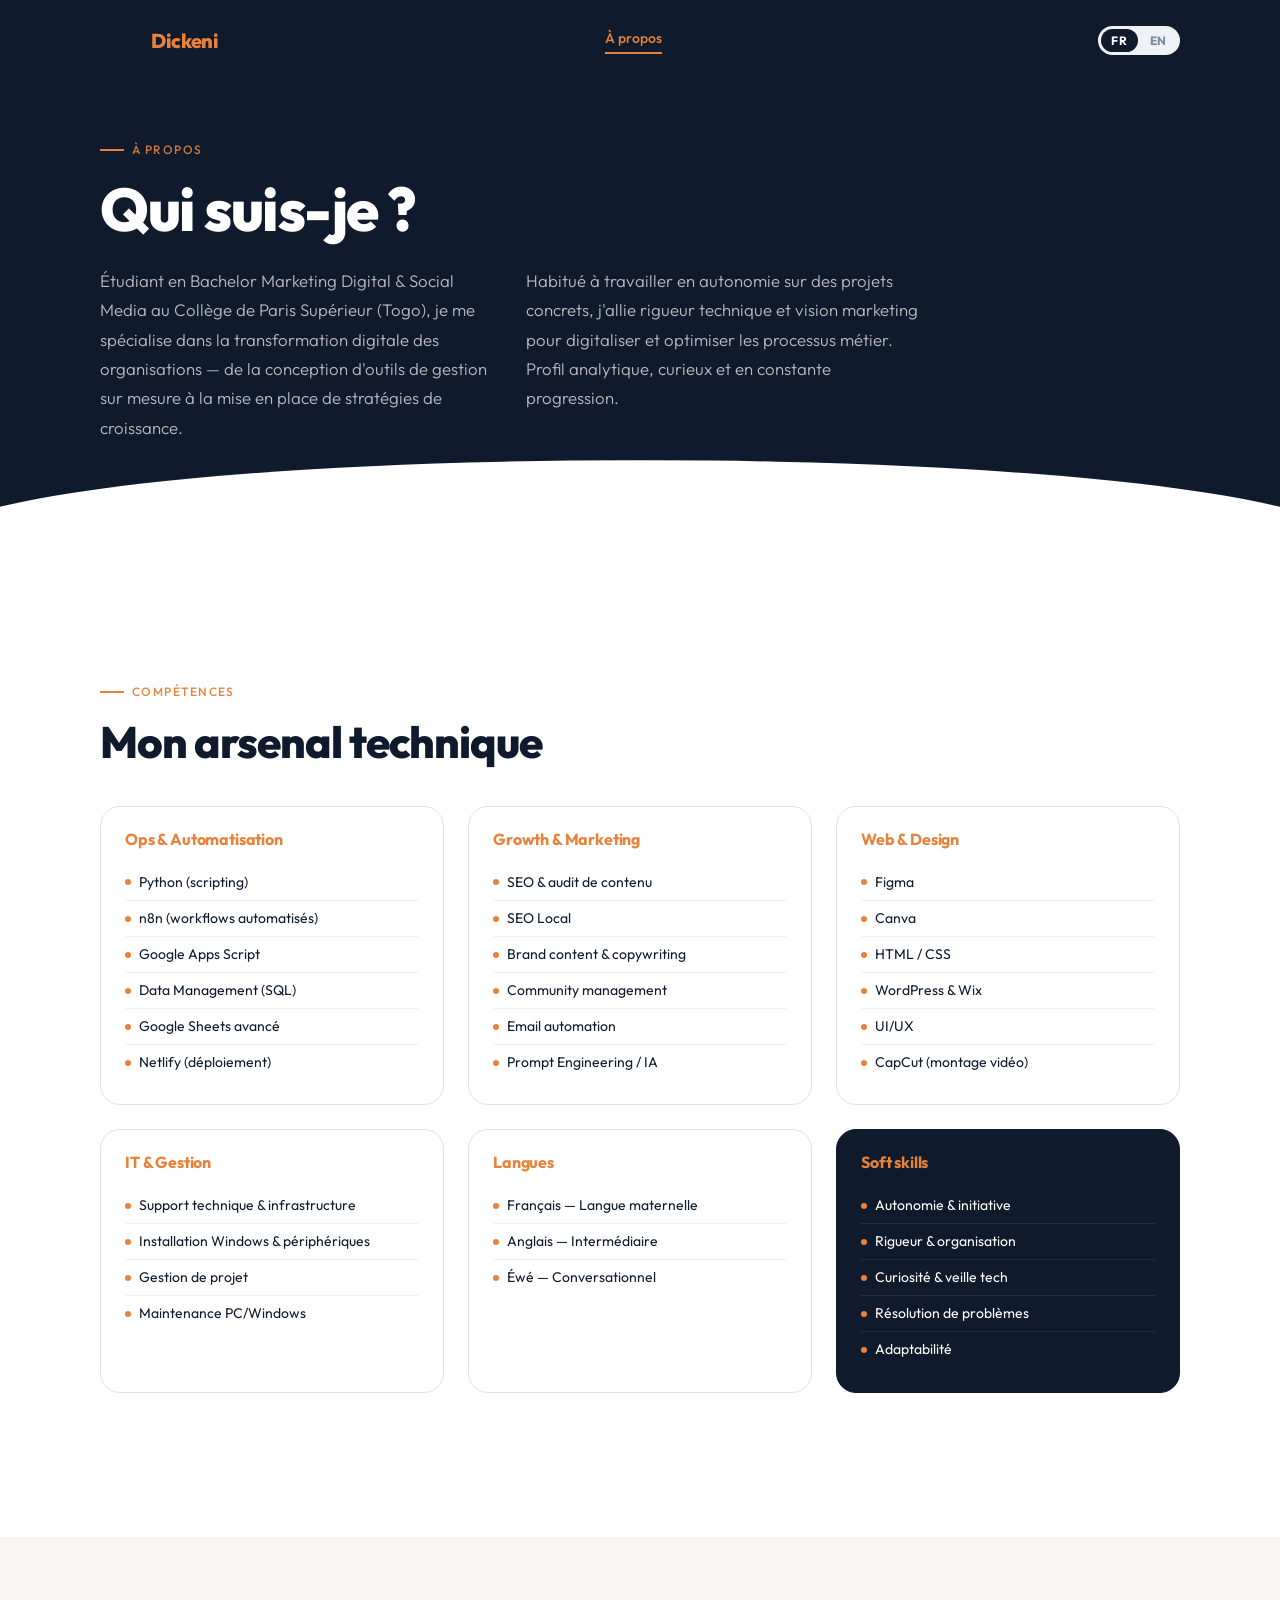
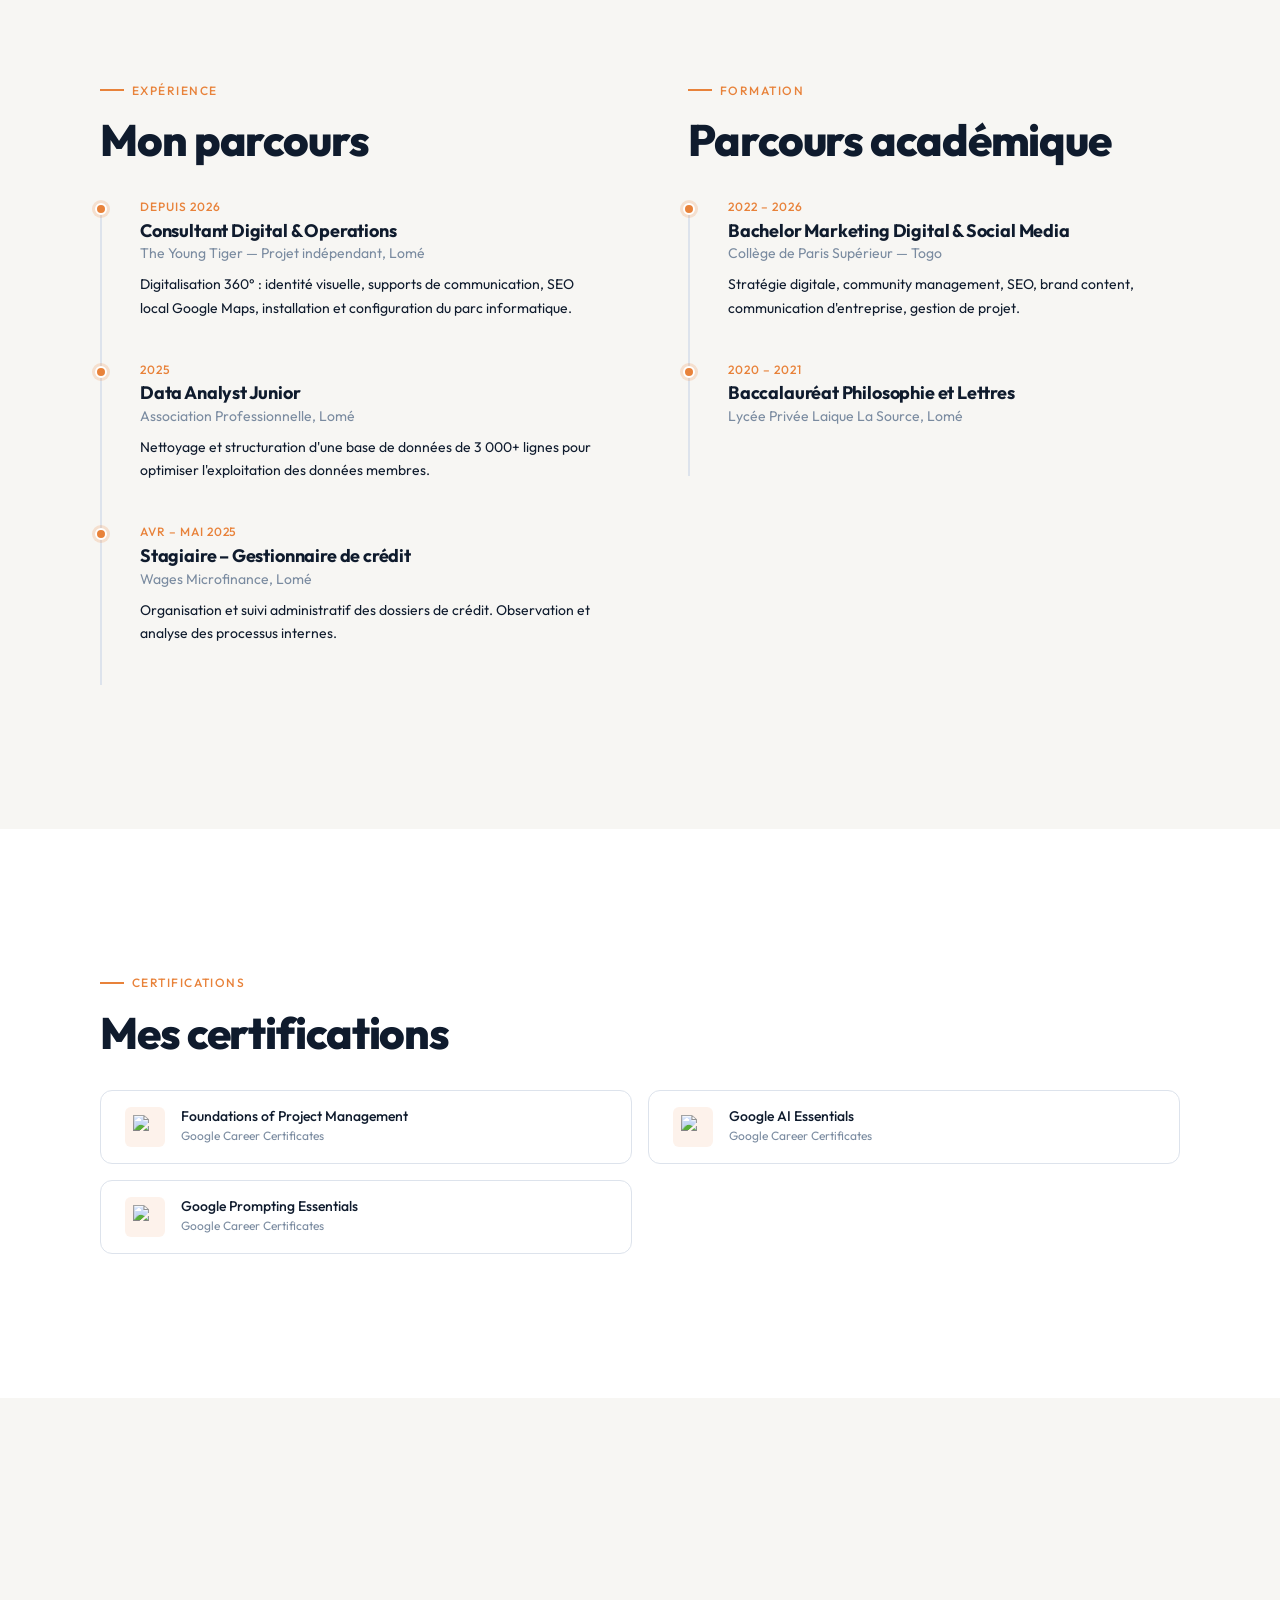
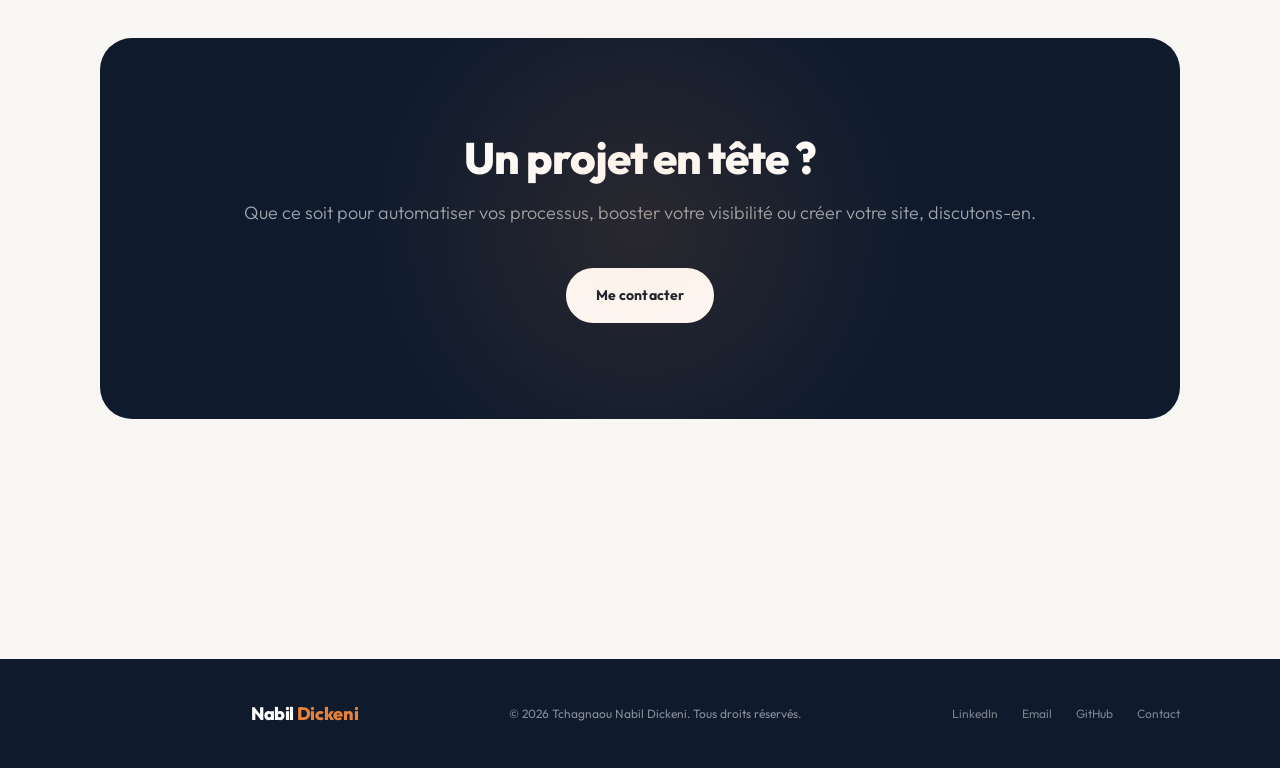
==== commit f0f3129d: "modification" ====
--- a/about.html
+++ b/about.html
@@ -6,10 +6,11 @@
   <meta name="description" content="À propos de Nabil Dickeni — Digital Operations & Growth Specialist. Compétences, expériences et formations." />
   <title>À propos — Nabil Dickeni</title>
 
-  <!-- Fonts -->
+  <!-- Fonts & Favicon -->
   <link rel="preconnect" href="https://fonts.googleapis.com" />
   <link rel="preconnect" href="https://fonts.gstatic.com" crossorigin />
   <link href="https://fonts.googleapis.com/css2?family=Outfit:wght@300;400;500;600;700;800&display=swap" rel="stylesheet" />
+  <link rel="icon" type="image/svg+xml" href="assets/images/favicon.svg" />
 
   <!-- CSS -->
   <link rel="stylesheet" href="css/style.css" />
@@ -70,7 +71,7 @@
           <!-- Ops & Automatisation -->
           <div class="skill-group reveal reveal-delay-1">
             <h3 class="skill-group__title" data-i18n="skill_g1"></h3>
-            <div class="skill-item">Python (scripting & apps)</div>
+            <div class="skill-item">Python (scripting)</div>
             <div class="skill-item">n8n (workflows automatisés)</div>
             <div class="skill-item">Google Apps Script</div>
             <div class="skill-item">Data Management (SQL)</div>
--- a/css/style.css
+++ b/css/style.css
@@ -1,8 +1,3 @@
-/* ============================================
-   PORTFOLIO NABIL DICKENI — style.css
-   Direction : Éditorial moderne, bold & clean
-   ============================================ */
-
 /* --- Google Fonts --- */
 @import url('https://fonts.googleapis.com/css2?family=Outfit:wght@300;400;500;600;700;800&display=swap');
 
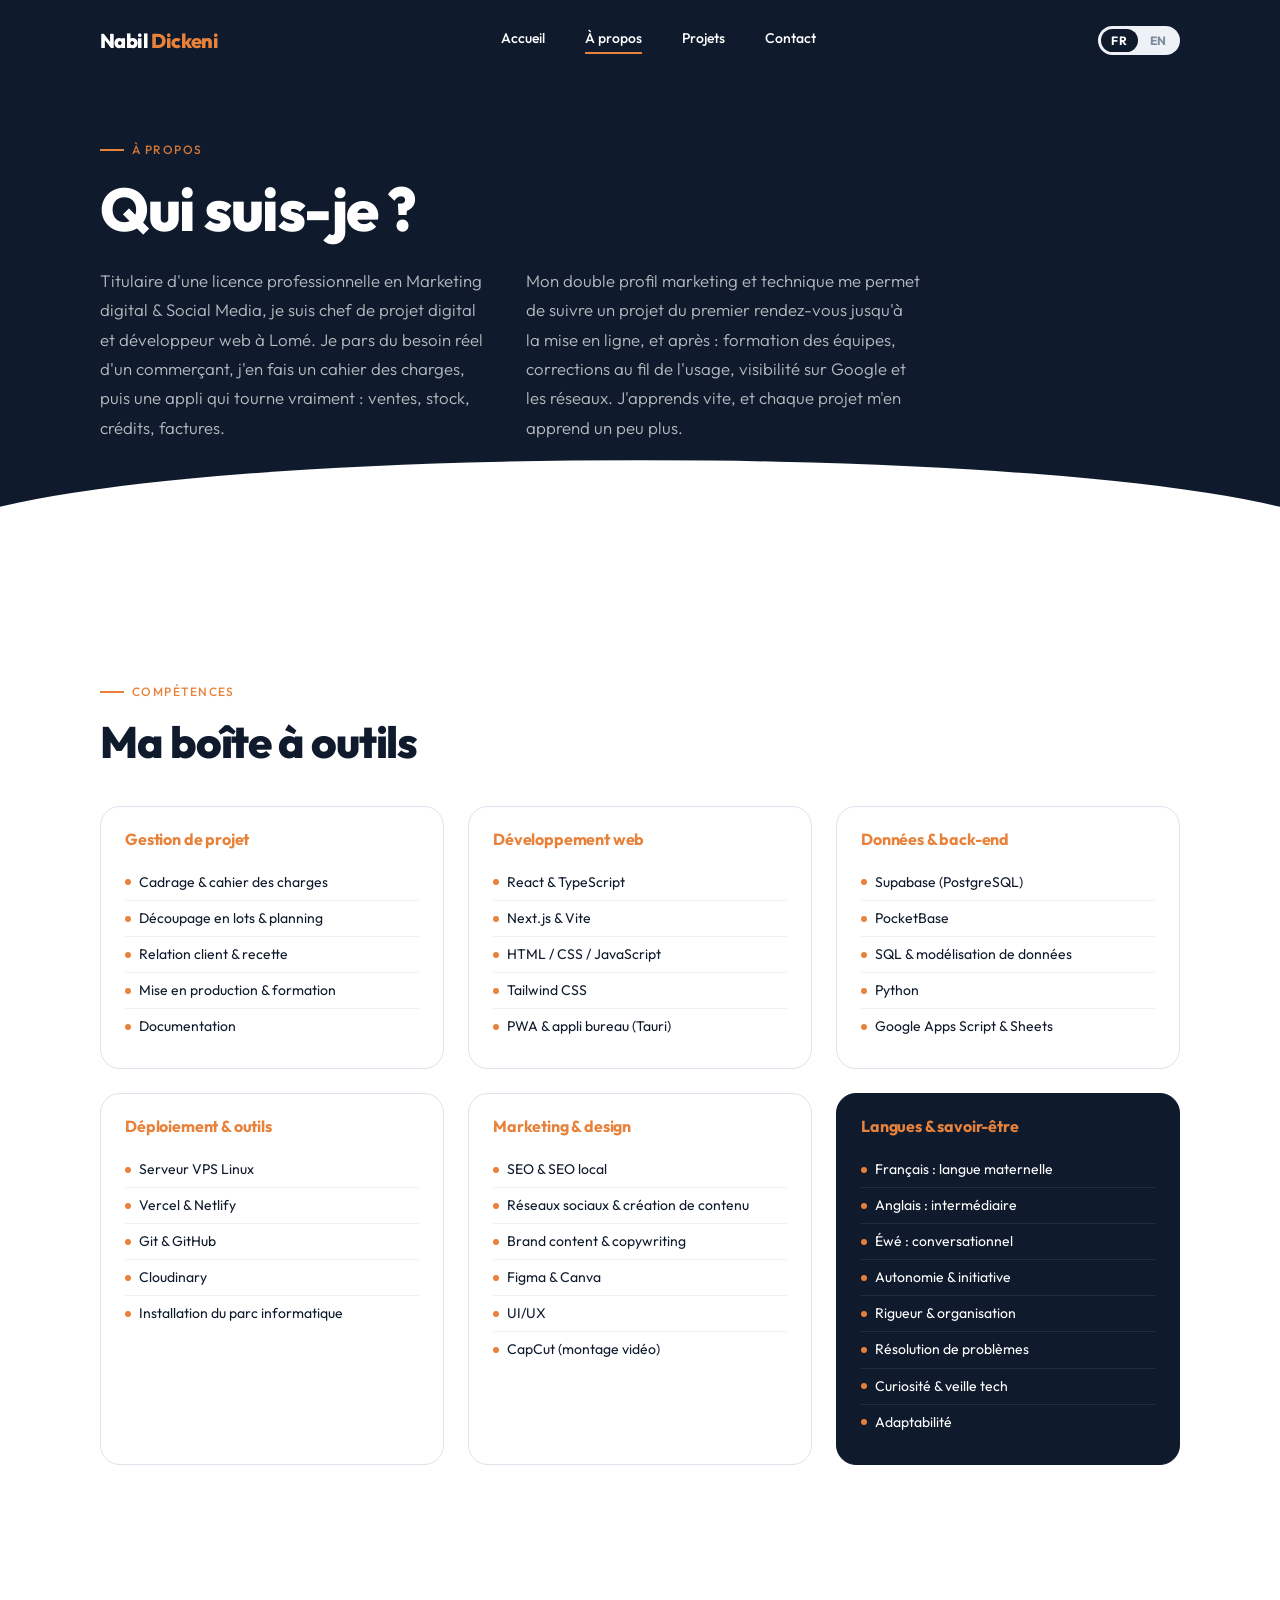
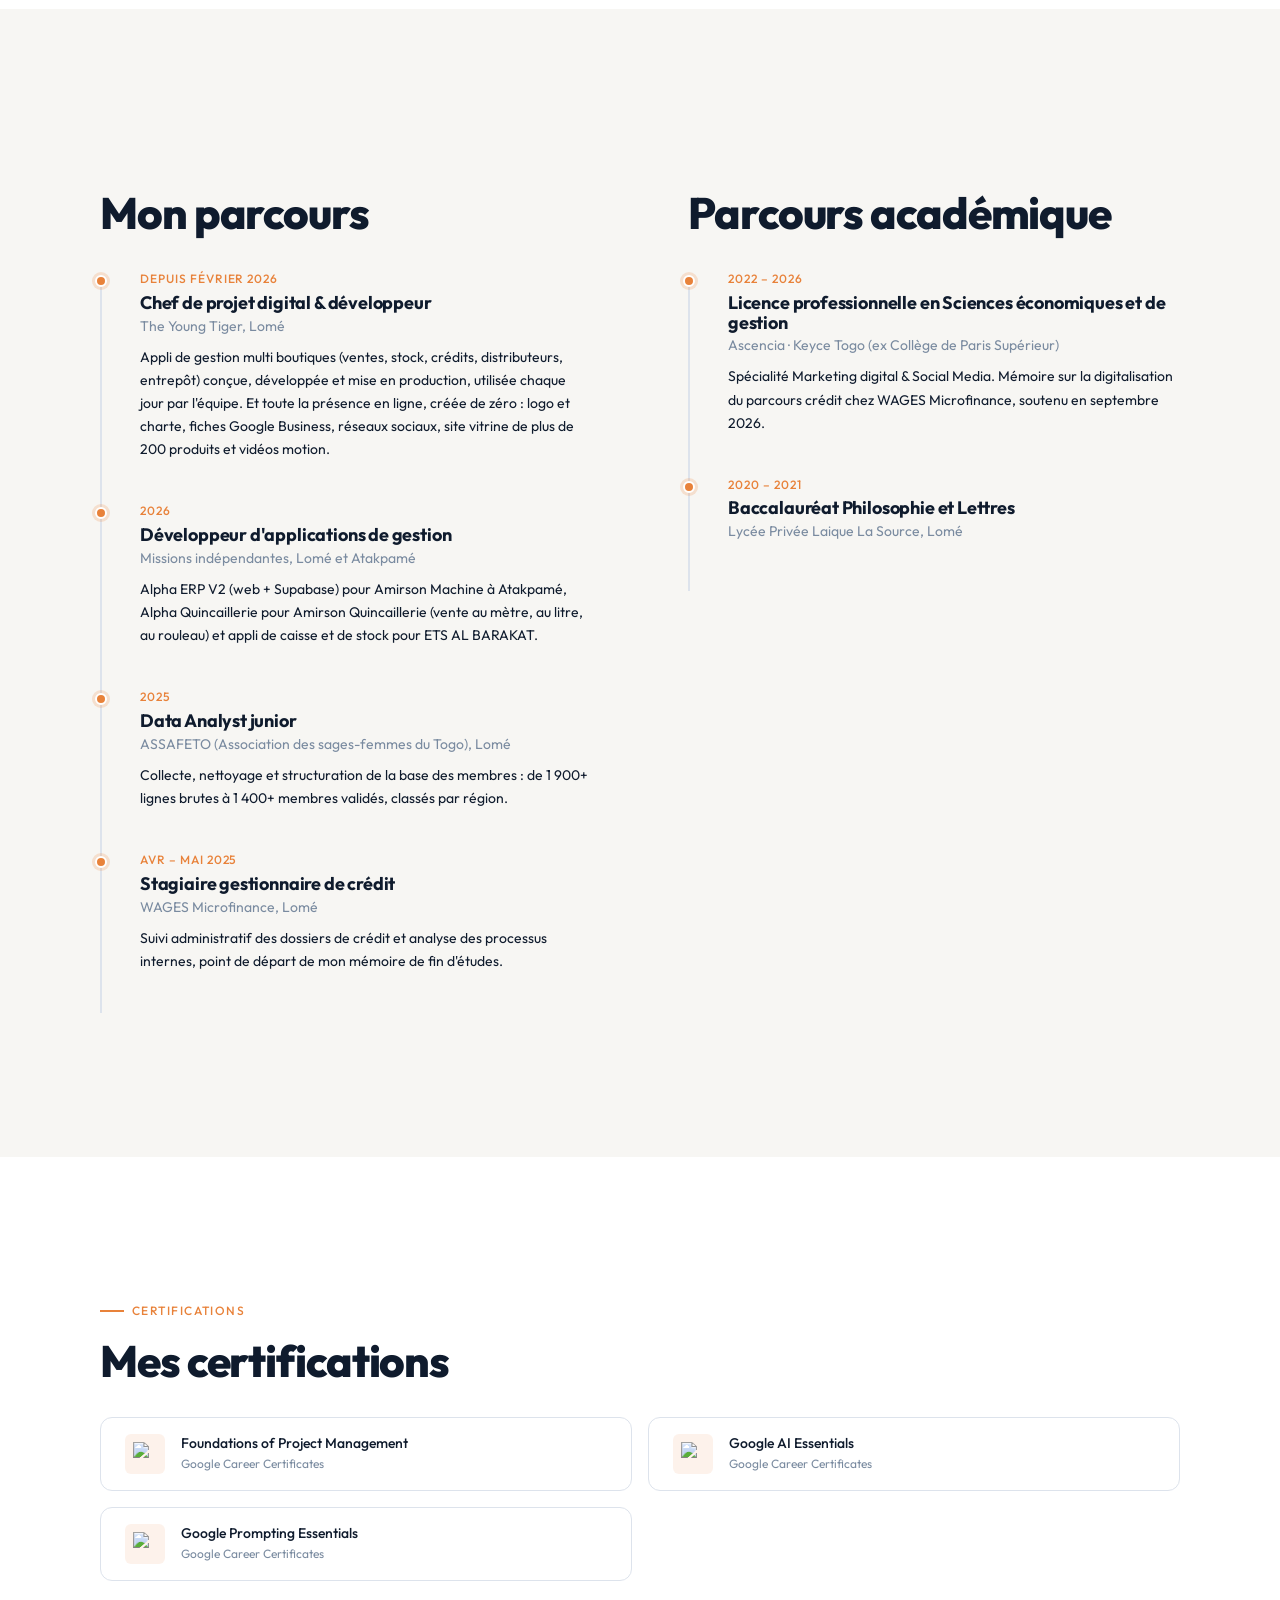
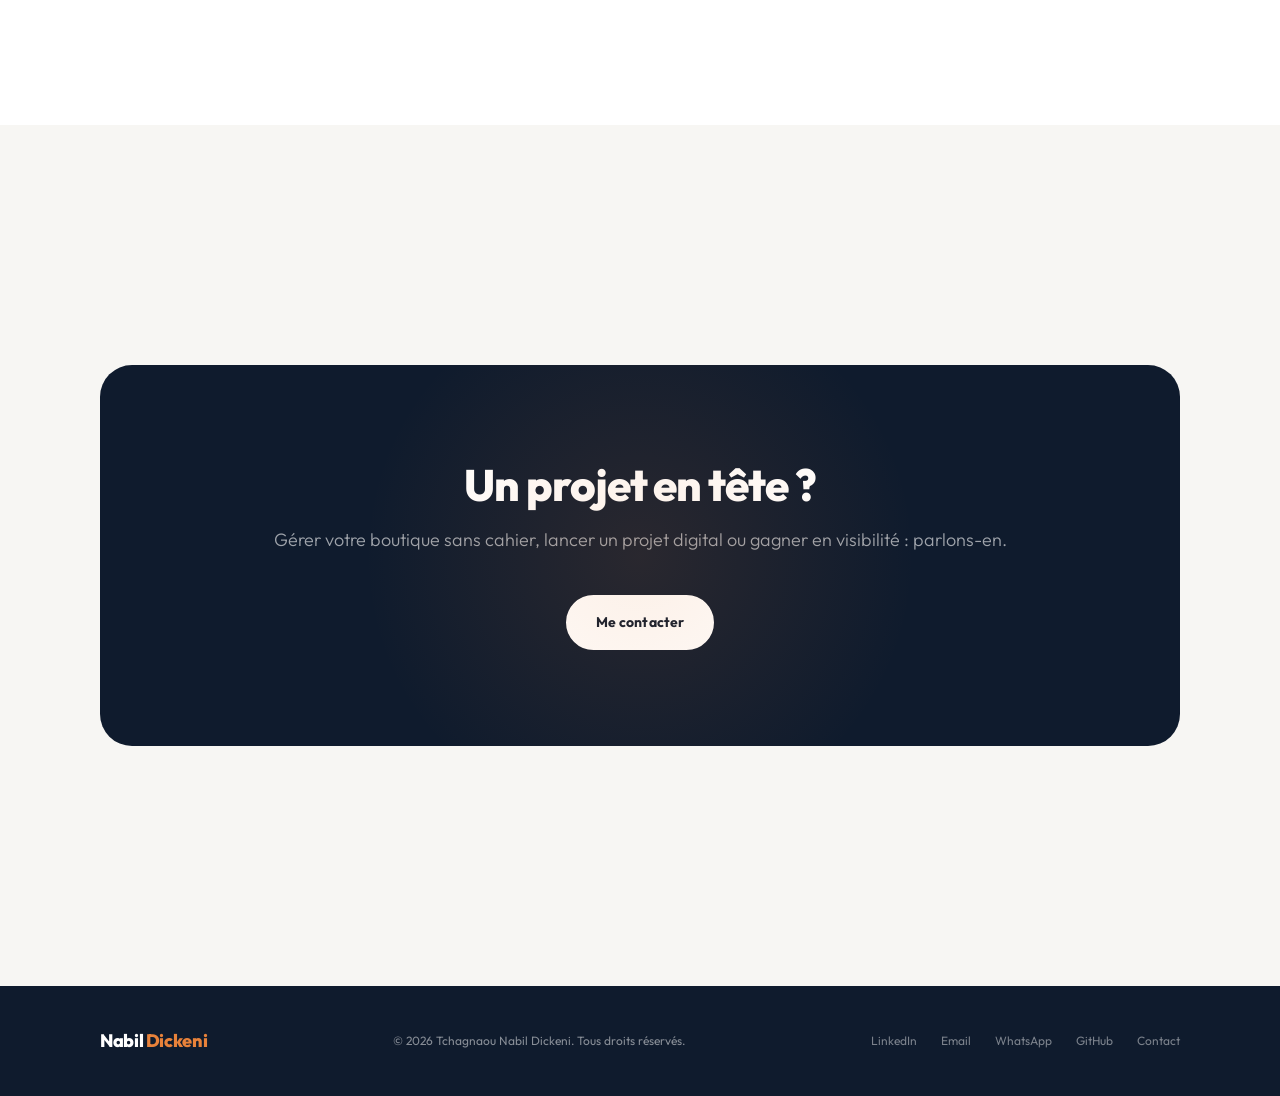
==== commit d73fd1ee: "Portfolio : nouveau positionnement, 9 fiches projets, CV à jour" ====
--- a/about.html
+++ b/about.html
@@ -3,7 +3,7 @@
 <head>
   <meta charset="UTF-8" />
   <meta name="viewport" content="width=device-width, initial-scale=1.0" />
-  <meta name="description" content="À propos de Nabil Dickeni — Digital Operations & Growth Specialist. Compétences, expériences et formations." />
+  <meta name="description" content="À propos de Nabil Dickeni, chef de projet digital et développeur web à Lomé. Compétences, expériences et formation." />
   <title>À propos — Nabil Dickeni</title>
 
   <!-- Fonts & Favicon -->
@@ -14,13 +14,26 @@
 
   <!-- CSS -->
   <link rel="stylesheet" href="css/style.css" />
+
+  <!-- Umami Analytics -->
+  <script defer src="https://cloud.umami.is/script.js" data-website-id="c59a2657-5ee7-4633-a54f-4d4c6c8b1946"></script>
+
+  <!-- Microsoft Clarity -->
+  <script type="text/javascript">
+    (function(c,l,a,r,i,t,y){
+      c[a]=c[a]||function(){(c[a].q=c[a].q||[]).push(arguments)};
+      t=l.createElement(r);t.async=1;t.src="https://www.clarity.ms/tag/"+i;
+      y=l.getElementsByTagName(r)[0];y.parentNode.insertBefore(t,y);
+    })(window, document, "clarity", "script", "xlydzgfhh5");
+  </script>
+
 </head>
 <body>
 
   <!-- ===== NAVBAR ===== -->
-  <header class="navbar scrolled" role="banner">
+  <header class="navbar navbar--on-dark" role="banner">
     <div class="container navbar__inner">
-      <a href="index.html" class="navbar__logo">Nabil <span style="color:var(--clr-accent)">Dickeni</span>
+      <a href="index.html" class="navbar__logo">Nabil <span style="color:var(--clr-accent)">Dickeni</span></a>
 
       <nav class="navbar__nav" role="navigation" aria-label="Navigation principale">
         <a href="index.html"    class="navbar__link" data-i18n="nav_home"></a>
@@ -52,7 +65,7 @@
       <div class="container">
         <p class="section-label reveal" style="color: rgba(232,130,58,0.9);" data-i18n="about_label"></p>
         <h1 id="about-title" class="display-lg reveal reveal-delay-1" style="color:#fff; margin-bottom: 1.5rem;" data-i18n="about_title"></h1>
-        <div style="display:grid; grid-template-columns: 1fr 1fr; gap: 2rem; max-width: 820px;">
+        <div class="layout-split" style="display:grid; grid-template-columns: 1fr 1fr; gap: 2rem; max-width: 820px;">
           <p class="reveal reveal-delay-2" style="color:rgba(255,255,255,0.7); font-size:1.05rem; line-height:1.75; font-weight:300;" data-i18n="about_desc_1"></p>
           <p class="reveal reveal-delay-3" style="color:rgba(255,255,255,0.7); font-size:1.05rem; line-height:1.75; font-weight:300;" data-i18n="about_desc_2"></p>
         </div>
@@ -68,64 +81,62 @@
 
         <div class="skills-grid" style="margin-top: 2.5rem;">
 
-          <!-- Ops & Automatisation -->
           <div class="skill-group reveal reveal-delay-1">
             <h3 class="skill-group__title" data-i18n="skill_g1"></h3>
-            <div class="skill-item">Python (scripting)</div>
-            <div class="skill-item">n8n (workflows automatisés)</div>
-            <div class="skill-item">Google Apps Script</div>
-            <div class="skill-item">Data Management (SQL)</div>
-            <div class="skill-item">Google Sheets avancé</div>
-            <div class="skill-item">Netlify (déploiement)</div>
-          </div>
-
-          <!-- Growth & Marketing -->
+            <div class="skill-item" data-i18n="sk_1_1"></div>
+            <div class="skill-item" data-i18n="sk_1_2"></div>
+            <div class="skill-item" data-i18n="sk_1_3"></div>
+            <div class="skill-item" data-i18n="sk_1_4"></div>
+            <div class="skill-item" data-i18n="sk_1_5"></div>
+          </div>
+
           <div class="skill-group reveal reveal-delay-2">
             <h3 class="skill-group__title" data-i18n="skill_g2"></h3>
-            <div class="skill-item">SEO & audit de contenu</div>
-            <div class="skill-item">SEO Local</div>
-            <div class="skill-item">Brand content & copywriting</div>
-            <div class="skill-item">Community management</div>
-            <div class="skill-item">Email automation</div>
-            <div class="skill-item">Prompt Engineering / IA</div>
-          </div>
-
-          <!-- Web & Design -->
+            <div class="skill-item" data-i18n="sk_2_1"></div>
+            <div class="skill-item" data-i18n="sk_2_2"></div>
+            <div class="skill-item" data-i18n="sk_2_3"></div>
+            <div class="skill-item" data-i18n="sk_2_4"></div>
+            <div class="skill-item" data-i18n="sk_2_5"></div>
+          </div>
+
           <div class="skill-group reveal reveal-delay-3">
             <h3 class="skill-group__title" data-i18n="skill_g3"></h3>
-            <div class="skill-item">Figma</div>
-            <div class="skill-item">Canva</div>
-            <div class="skill-item">HTML / CSS</div>
-            <div class="skill-item">WordPress & Wix</div>
-            <div class="skill-item">UI/UX</div>
-            <div class="skill-item">CapCut (montage vidéo)</div>
-          </div>
-
-          <!-- IT & Management -->
+            <div class="skill-item" data-i18n="sk_3_1"></div>
+            <div class="skill-item" data-i18n="sk_3_2"></div>
+            <div class="skill-item" data-i18n="sk_3_3"></div>
+            <div class="skill-item" data-i18n="sk_3_4"></div>
+            <div class="skill-item" data-i18n="sk_3_5"></div>
+          </div>
+
           <div class="skill-group reveal reveal-delay-1">
             <h3 class="skill-group__title" data-i18n="skill_g4"></h3>
-            <div class="skill-item">Support technique & infrastructure</div>
-            <div class="skill-item">Installation Windows & périphériques</div>
-            <div class="skill-item">Gestion de projet</div>
-            <div class="skill-item">Maintenance PC/Windows</div>
-          </div>
-
-          <!-- Langues -->
+            <div class="skill-item" data-i18n="sk_4_1"></div>
+            <div class="skill-item" data-i18n="sk_4_2"></div>
+            <div class="skill-item" data-i18n="sk_4_3"></div>
+            <div class="skill-item" data-i18n="sk_4_4"></div>
+            <div class="skill-item" data-i18n="sk_4_5"></div>
+          </div>
+
           <div class="skill-group reveal reveal-delay-2">
             <h3 class="skill-group__title" data-i18n="skill_g5"></h3>
-            <div class="skill-item">Français — Langue maternelle</div>
-            <div class="skill-item">Anglais — Intermédiaire</div>
-            <div class="skill-item">Éwé — Conversationnel</div>
-          </div>
-
-          <!-- Soft skills -->
+            <div class="skill-item" data-i18n="sk_5_1"></div>
+            <div class="skill-item" data-i18n="sk_5_2"></div>
+            <div class="skill-item" data-i18n="sk_5_3"></div>
+            <div class="skill-item" data-i18n="sk_5_4"></div>
+            <div class="skill-item" data-i18n="sk_5_5"></div>
+            <div class="skill-item" data-i18n="sk_5_6"></div>
+          </div>
+
           <div class="skill-group reveal reveal-delay-3" style="background: var(--clr-dark); border-color: var(--clr-dark);">
-            <h3 class="skill-group__title" style="color: var(--clr-accent);">Soft skills</h3>
-            <div class="skill-item" style="color:#fff; border-color: rgba(255,255,255,0.08);">Autonomie & initiative</div>
-            <div class="skill-item" style="color:#fff; border-color: rgba(255,255,255,0.08);">Rigueur & organisation</div>
-            <div class="skill-item" style="color:#fff; border-color: rgba(255,255,255,0.08);">Curiosité & veille tech</div>
-            <div class="skill-item" style="color:#fff; border-color: rgba(255,255,255,0.08);">Résolution de problèmes</div>
-            <div class="skill-item" style="color:#fff; border-color: rgba(255,255,255,0.08);">Adaptabilité</div>
+            <h3 class="skill-group__title" style="color: var(--clr-accent);" data-i18n="skill_g6"></h3>
+            <div class="skill-item" style="color:#fff; border-color: rgba(255,255,255,0.08);" data-i18n="sk_6_1"></div>
+            <div class="skill-item" style="color:#fff; border-color: rgba(255,255,255,0.08);" data-i18n="sk_6_2"></div>
+            <div class="skill-item" style="color:#fff; border-color: rgba(255,255,255,0.08);" data-i18n="sk_6_3"></div>
+            <div class="skill-item" style="color:#fff; border-color: rgba(255,255,255,0.08);" data-i18n="sk_6_4"></div>
+            <div class="skill-item" style="color:#fff; border-color: rgba(255,255,255,0.08);" data-i18n="sk_6_5"></div>
+            <div class="skill-item" style="color:#fff; border-color: rgba(255,255,255,0.08);" data-i18n="sk_6_6"></div>
+            <div class="skill-item" style="color:#fff; border-color: rgba(255,255,255,0.08);" data-i18n="sk_6_7"></div>
+            <div class="skill-item" style="color:#fff; border-color: rgba(255,255,255,0.08);" data-i18n="sk_6_8"></div>
           </div>
 
         </div>
@@ -136,7 +147,7 @@
     <!-- ===== EXPÉRIENCES ===== -->
     <section class="section section--alt" aria-labelledby="exp-title">
       <div class="container">
-        <div style="display:grid; grid-template-columns: 1fr 1fr; gap: var(--space-2xl); align-items: start;">
+        <div class="layout-split" style="display:grid; grid-template-columns: 1fr 1fr; gap: var(--space-2xl); align-items: start;">
 
           <!-- Expériences -->
           <div>
@@ -166,6 +177,13 @@
                 <p class="timeline__desc" data-i18n="exp_3_desc"></p>
               </div>
 
+              <div class="timeline__item reveal reveal-delay-3">
+                <p class="timeline__date" data-i18n="exp_4_date"></p>
+                <h3 class="timeline__title" data-i18n="exp_4_title"></h3>
+                <p class="timeline__org" data-i18n="exp_4_org"></p>
+                <p class="timeline__desc" data-i18n="exp_4_desc"></p>
+              </div>
+
             </div>
           </div>
 
@@ -265,11 +283,12 @@
   <!-- ===== FOOTER ===== -->
   <footer class="footer" role="contentinfo">
     <div class="container footer__inner">
-      <a href="index.html" class="footer__logo"><a href="index.html" class="footer__logo">Nabil <span>Dickeni</span></a>
+      <a href="index.html" class="footer__logo">Nabil <span>Dickeni</span></a>
       <p class="footer__copy" data-i18n="footer_copy"></p>
       <nav class="footer__links" aria-label="Liens réseaux sociaux">
         <a href="https://www.linkedin.com/in/nabil-dickeni" class="footer__link" target="_blank" rel="noopener noreferrer">LinkedIn</a>
         <a href="mailto:dickenitchagnaou@gmail.com" class="footer__link">Email</a>
+        <a href="https://wa.me/22897113438" class="footer__link" target="_blank" rel="noopener noreferrer">WhatsApp</a>
         <a href="https://github.com/Biloumbil" class="footer__link" target="_blank" rel="noopener noreferrer">GitHub</a>
         <a href="contact.html" class="footer__link" data-i18n="nav_contact"></a>
       </nav>
@@ -277,6 +296,7 @@
   </footer>
 
   <!-- JS -->
+  <script src="js/lang/translations.js"></script>
   <script src="js/main.js"></script>
   <script src="js/lightbox.js"></script>
 </body>
--- a/css/style.css
+++ b/css/style.css
@@ -1597,3 +1597,21 @@
   .btn { width: 100%; justify-content: center; }
   .project-gallery { grid-template-columns: 1fr; }
 }
+
+/* Grilles en ligne : une seule colonne sur mobile */
+@media (max-width: 900px) {
+  .layout-split { grid-template-columns: 1fr !important; gap: var(--space-lg) !important; }
+  .layout-split > aside { position: static !important; }
+  .about-hero { padding-bottom: calc(var(--space-2xl) + 40px); }
+  .about-hero::before { height: 50px; }
+}
+
+/* Barre de navigation lisible sur les en-têtes sombres (À propos, fiches projets) */
+.navbar--on-dark:not(.scrolled) .navbar__logo,
+.navbar--on-dark:not(.scrolled) .navbar__link { color: #fff; }
+.navbar--on-dark:not(.scrolled) .navbar__burger span { background: #fff; }
+.navbar--on-dark:not(.scrolled) .navbar__nav.open .navbar__link { color: var(--clr-dark); }
+.navbar--on-dark:not(.scrolled):has(.navbar__nav.open) .navbar__logo { color: var(--clr-dark); }
+.navbar--on-dark:not(.scrolled):has(.navbar__nav.open) .navbar__burger span { background: var(--clr-dark); }
+/* Le bouton menu reste visible au-dessus du menu ouvert, pour pouvoir le fermer */
+.navbar__burger { position: relative; z-index: 1001; }
